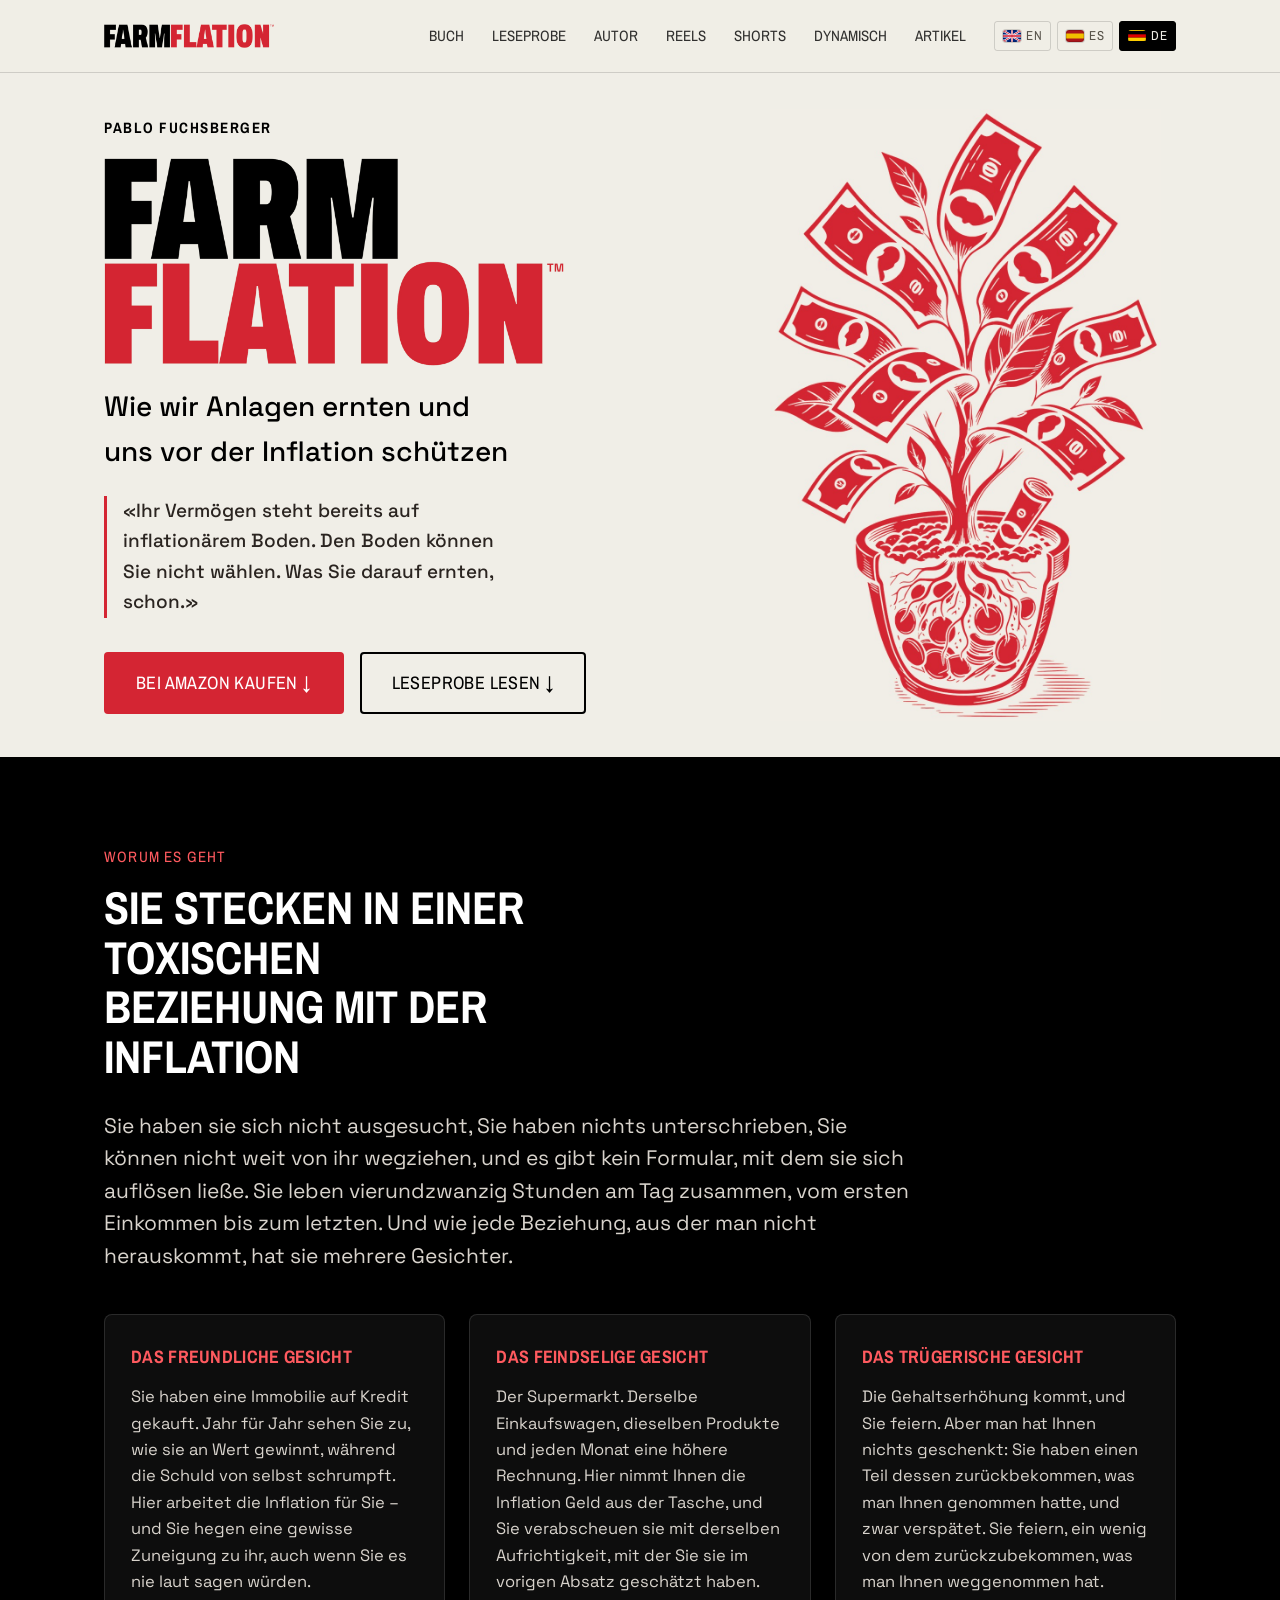
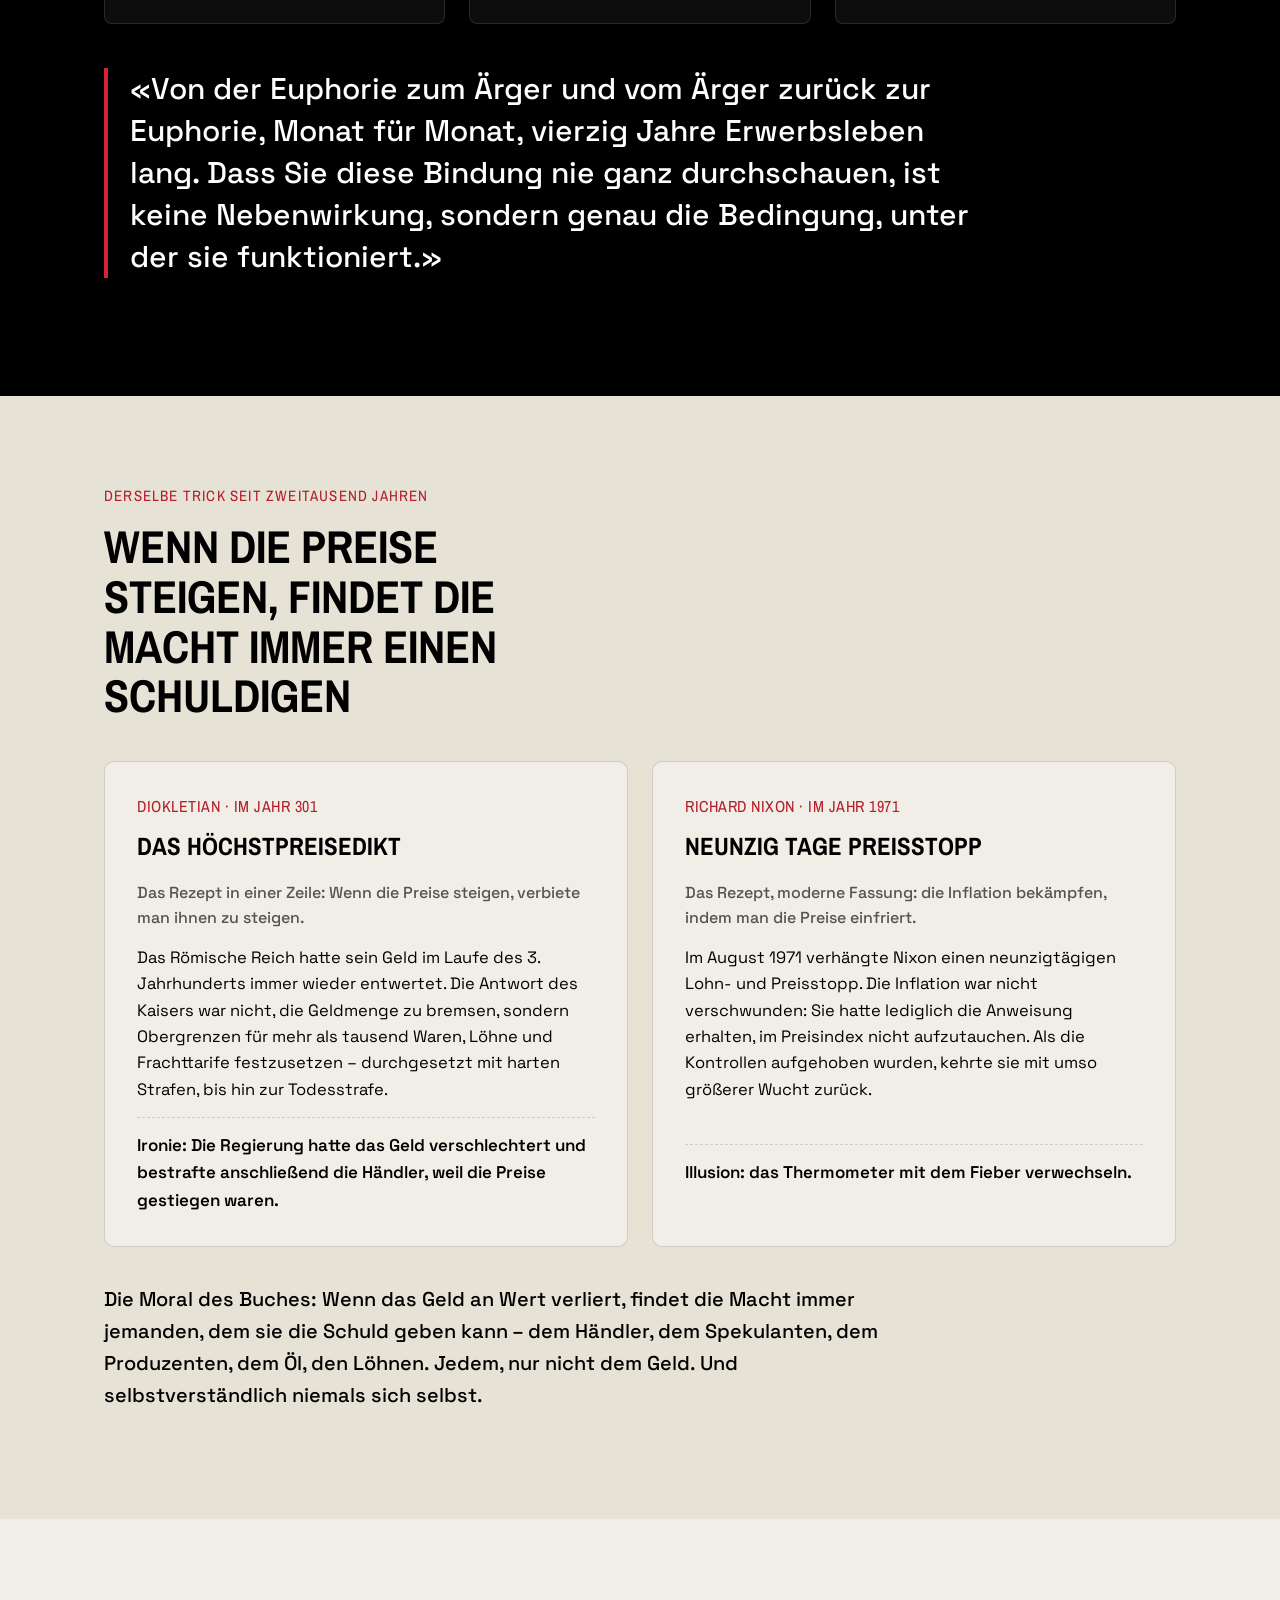
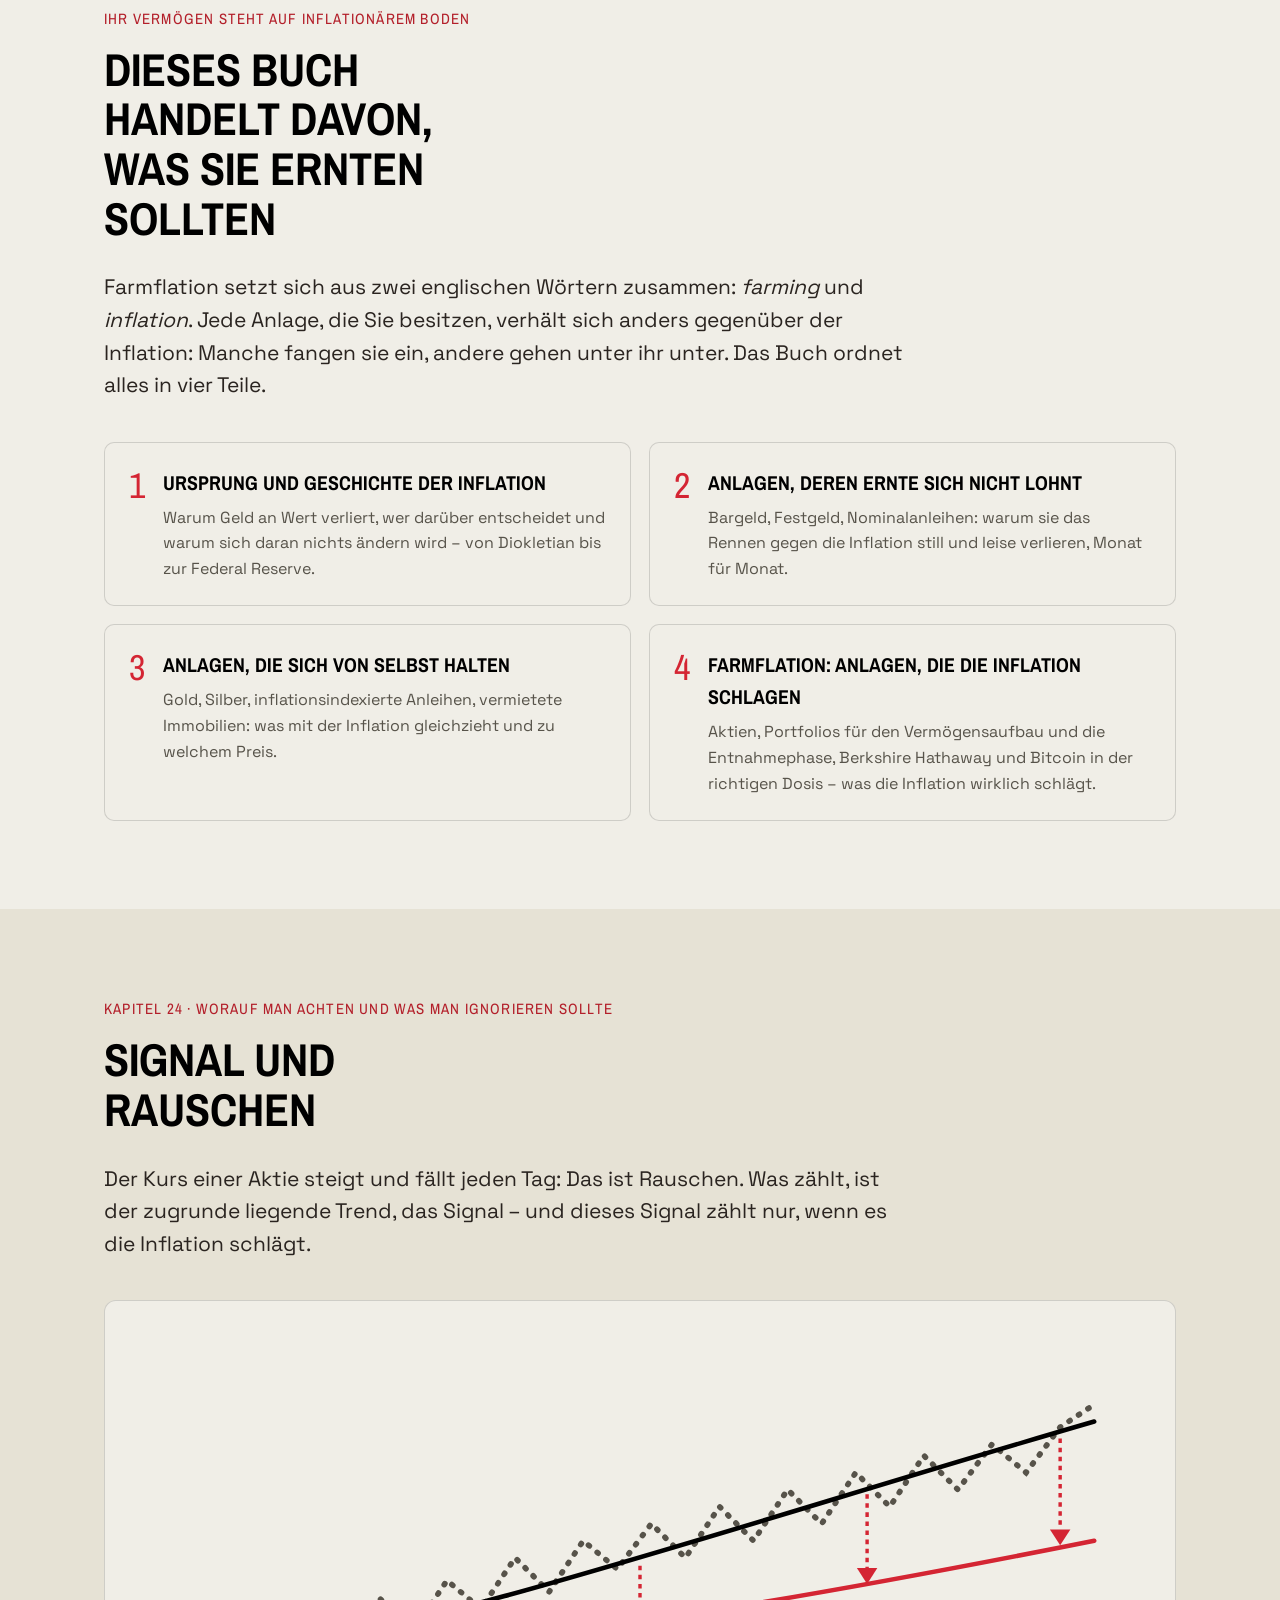
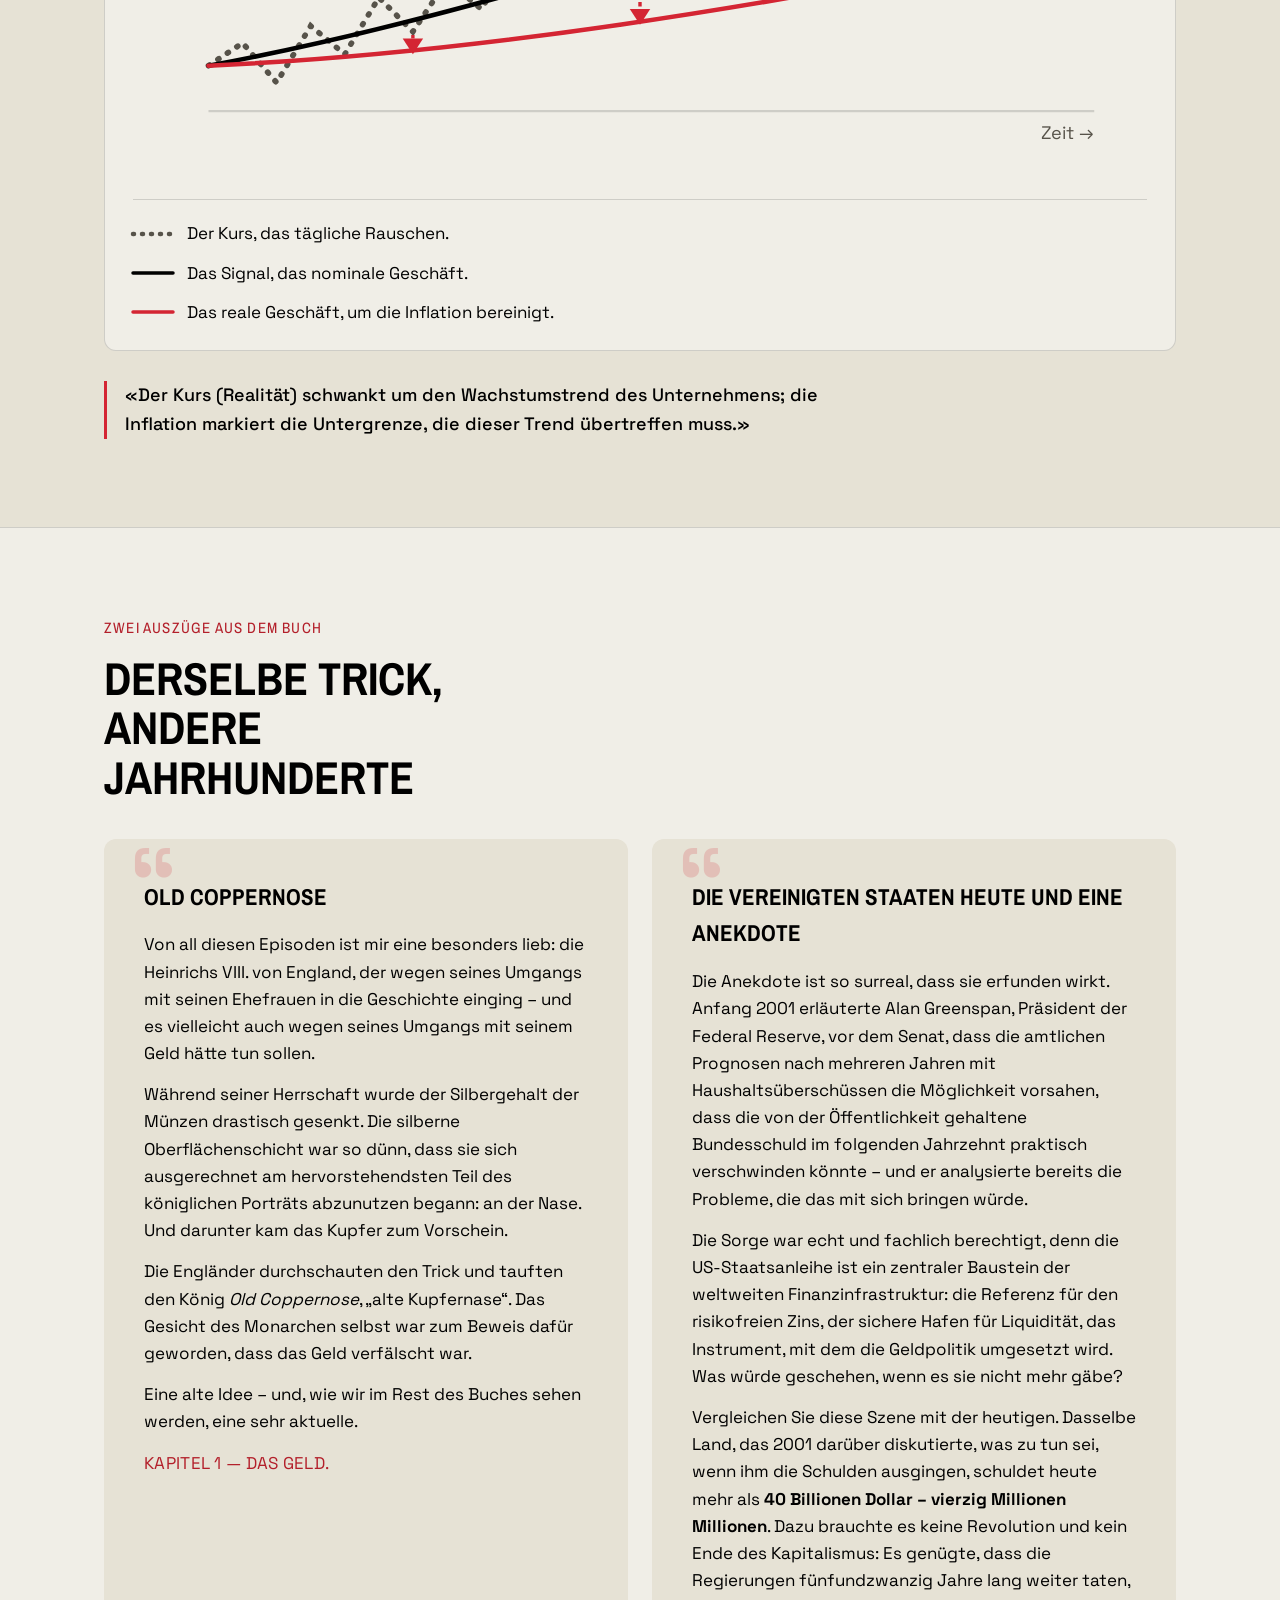
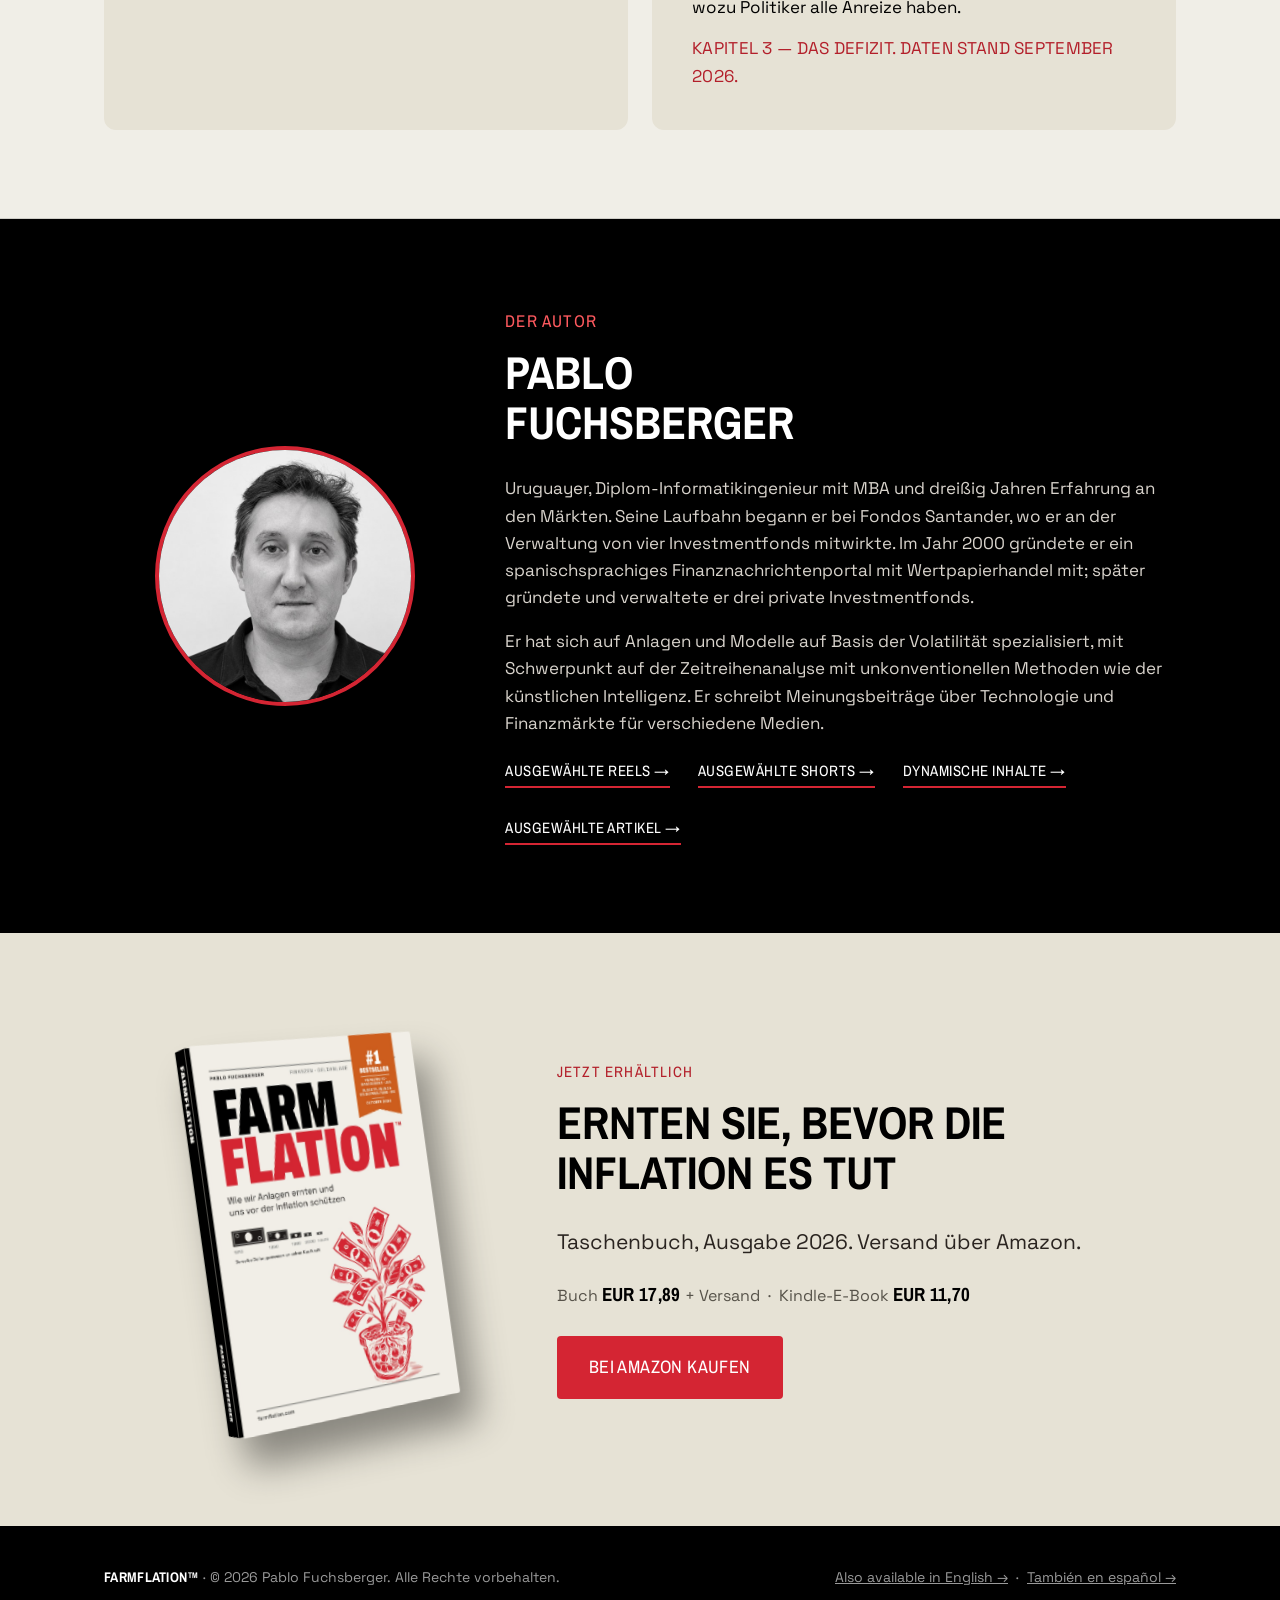
==== de/index.html @ 2e129120 "Aleman: agregar precios en EUR del libro y del eBook Kindle Co-Authored-By: Claude Opus 5.5 <noreply" ====
<!DOCTYPE html>
<html lang="de">
<head>
<meta charset="UTF-8">
<title>farmflation - Pablo Fuchsberger</title>
<meta name="viewport" content="width=device-width, initial-scale=1">
<meta name="description" content="Farmflation, das Buch von Pablo Fuchsberger: warum die Inflation eine toxische Beziehung ist, aus der Sie nicht herauskommen, welche Anlagen verlieren, welche gleichziehen und welche wirklich gewinnen. Erhältlich bei Amazon.">
<meta name="author" content="Pablo Fuchsberger">
<link rel="canonical" href="https://farmflation.com/de/">
<link rel="alternate" hreflang="en" href="https://farmflation.com/">
<link rel="alternate" hreflang="es" href="https://farmflation.com/es/">
<link rel="alternate" hreflang="de" href="https://farmflation.com/de/">
<link rel="alternate" hreflang="x-default" href="https://farmflation.com/">

<!-- Open Graph / Facebook / Instagram -->
<meta property="og:type" content="book">
<meta property="og:site_name" content="Farmflation">
<meta property="og:title" content="farmflation - Pablo Fuchsberger">
<meta property="og:description" content="Sie führen eine Beziehung mit der Inflation, die Sie sich nie ausgesucht haben und nicht beenden können. Dieses Buch erklärt, welche Anlagen verlieren, welche gleichziehen und welche gewinnen. Von Pablo Fuchsberger.">
<meta property="og:url" content="https://farmflation.com/de/">
<meta property="og:image" content="https://farmflation.com/assets/img/og-image.jpg">
<meta property="og:image:width" content="1200">
<meta property="og:image:height" content="630">
<meta property="og:locale" content="de_DE">

<!-- Twitter -->
<meta name="twitter:card" content="summary_large_image">
<meta name="twitter:title" content="farmflation - Pablo Fuchsberger">
<meta name="twitter:description" content="Ihr Vermögen steht bereits auf inflationärem Boden. Den Boden können Sie nicht wählen. Was Sie darauf ernten, schon.">
<meta name="twitter:image" content="https://farmflation.com/assets/img/og-image.jpg">

<!-- Favicons -->
<link rel="icon" type="image/png" sizes="32x32" href="../assets/img/favicon-32.png">
<link rel="icon" type="image/png" sizes="192x192" href="../assets/img/favicon-192.png">
<link rel="apple-touch-icon" href="../assets/img/apple-touch-icon.png">
<link rel="manifest" href="../site.webmanifest">
<meta name="theme-color" content="#d42533">

<link rel="preconnect" href="https://fonts.googleapis.com">
<link rel="preconnect" href="https://fonts.gstatic.com" crossorigin>
<link href="https://fonts.googleapis.com/css2?family=Archivo+Narrow:wght@400;500;600;700&family=Space+Grotesk:wght@400;500;600;700&display=swap" rel="stylesheet">
<link rel="stylesheet" href="../assets/css/style.css?v=42">

<script type="application/ld+json">
{
  "@context": "https://schema.org",
  "@type": "Book",
  "name": "Farmflation: Wie wir Anlagen ernten und uns vor der Inflation schützen",
  "author": {
    "@type": "Person",
    "name": "Pablo Fuchsberger"
  },
  "inLanguage": "de",
  "isbn": "9798167093102",
  "bookFormat": "https://schema.org/Paperback",
  "url": "https://farmflation.com/de/",
  "image": "https://farmflation.com/assets/img/book-cover-de.jpg",
  "offers": {
    "@type": "Offer",
    "priceCurrency": "EUR",
    "price": "17.89",
    "availability": "https://schema.org/InStock",
    "url": "https://www.amazon.de/s?k=Farmflation+Pablo+Fuchsberger&i=stripbooks"
  }
}
</script>
</head>
<body>

<header class="site-header">
  <div class="wrap">
    <div class="brand">
      <a href="index.html" class="logo"><img src="../assets/img/farmflation-wordmark-inline.png" alt="Farmflation™" width="1200" height="169"></a>
    </div>
    <nav class="main-nav">
      <a class="nav-link" href="#relacion">Buch</a>
      <a class="nav-link" href="#adelanto">Leseprobe</a>
      <a class="nav-link" href="#autor">Autor</a>
      <a class="nav-link" href="https://www.instagram.com/farmflation/reels/" target="_blank" rel="noopener">Reels</a>
      <a class="nav-link" href="https://www.youtube.com/@farmflation/shorts" target="_blank" rel="noopener">Shorts</a>
      <a class="nav-link" href="dynamisch.html">Dynamisch</a>
      <a class="nav-link" href="artikel.html">Artikel</a>
      <div class="lang-switch" aria-label="Sprache">
        <a href="../index.html"><span class="flag-icon flag-gb"></span>EN</a>
        <a href="../es/index.html"><span class="flag-icon flag-es"></span>ES</a>
        <span class="active"><span class="flag-icon flag-de"></span>DE</span>
      </div>
    </nav>
  </div>
</header>

<main id="top">

  <!-- HERO -->
  <section class="hero">
    <div class="wrap">
      <div class="hero-copy">
        <p class="eyebrow">Pablo Fuchsberger</p>
        <h1 class="wordmark"><img src="../assets/img/farmflation-wordmark.png" alt="Farmflation™" width="1600" height="726"></h1>
        <p class="hero-sub">Wie wir Anlagen ernten und<br>uns vor der Inflation schützen</p>
        <p class="hero-tagline">«Ihr Vermögen steht bereits auf inflationärem Boden. Den Boden können Sie nicht wählen. Was Sie darauf ernten, schon.»</p>
        <div class="hero-actions">
          <a href="#comprar" class="btn btn-on-red">Bei Amazon kaufen ↓</a>
          <a href="#adelanto" class="btn btn-outline">Leseprobe lesen ↓</a>
        </div>
      </div>
      <div class="hero-art">
        <img src="../assets/img/hero-money-tree.jpg" alt="Illustration eines Geldbaums, der aus einem Topf mit Münzen und Wurzeln wächst, das Symbol von Farmflation" width="900" height="1620" loading="eager">
      </div>
    </div>
  </section>

  <!-- TOXIC RELATIONSHIP -->
  <section class="toxic" id="relacion">
    <div class="wrap">
      <p class="section-label">Worum es geht</p>
      <h2 class="section-title">Sie stecken in einer toxischen Beziehung mit der Inflation</h2>
      <p class="lede" style="color:#d8d3cc;">Sie haben sie sich nicht ausgesucht, Sie haben nichts unterschrieben, Sie können nicht weit von ihr wegziehen, und es gibt kein Formular, mit dem sie sich auflösen ließe. Sie leben vierundzwanzig Stunden am Tag zusammen, vom ersten Einkommen bis zum letzten. Und wie jede Beziehung, aus der man nicht herauskommt, hat sie mehrere Gesichter.</p>

      <div class="toxic-grid">
        <div class="toxic-card">
          <p class="face">Das freundliche Gesicht</p>
          <p>Sie haben eine Immobilie auf Kredit gekauft. Jahr für Jahr sehen Sie zu, wie sie an Wert gewinnt, während die Schuld von selbst schrumpft. Hier arbeitet die Inflation für Sie – und Sie hegen eine gewisse Zuneigung zu ihr, auch wenn Sie es nie laut sagen würden.</p>
        </div>
        <div class="toxic-card">
          <p class="face">Das feindselige Gesicht</p>
          <p>Der Supermarkt. Derselbe Einkaufswagen, dieselben Produkte und jeden Monat eine höhere Rechnung. Hier nimmt Ihnen die Inflation Geld aus der Tasche, und Sie verabscheuen sie mit derselben Aufrichtigkeit, mit der Sie sie im vorigen Absatz geschätzt haben.</p>
        </div>
        <div class="toxic-card">
          <p class="face">Das trügerische Gesicht</p>
          <p>Die Gehaltserhöhung kommt, und Sie feiern. Aber man hat Ihnen nichts geschenkt: Sie haben einen Teil dessen zurückbekommen, was man Ihnen genommen hatte, und zwar verspätet. Sie feiern, ein wenig von dem zurückzubekommen, was man Ihnen weggenommen hat.</p>
        </div>
      </div>

      <p class="toxic-quote">«Von der Euphorie zum Ärger und vom Ärger zurück zur Euphorie, Monat für Monat, vierzig Jahre Erwerbsleben lang. Dass Sie diese Bindung nie ganz durchschauen, ist keine Nebenwirkung, sondern genau die Bedingung, unter der sie funktioniert.»</p>
    </div>
  </section>

  <!-- HISTORY: DIOCLETIAN / NIXON -->
  <section class="history">
    <div class="wrap">
      <p class="section-label">Derselbe Trick seit zweitausend Jahren</p>
      <h2 class="section-title">Wenn die Preise steigen, findet die Macht immer einen Schuldigen</h2>

      <div class="history-grid">
        <article class="history-card">
          <p class="year">Diokletian · im Jahr 301</p>
          <h3>Das Höchstpreisedikt</h3>
          <p class="recipe">Das Rezept in einer Zeile: Wenn die Preise steigen, verbiete man ihnen zu steigen.</p>
          <p class="body-text">Das Römische Reich hatte sein Geld im Laufe des 3. Jahrhunderts immer wieder entwertet. Die Antwort des Kaisers war nicht, die Geldmenge zu bremsen, sondern Obergrenzen für mehr als tausend Waren, Löhne und Frachttarife festzusetzen – durchgesetzt mit harten Strafen, bis hin zur Todesstrafe.</p>
          <p class="moraleja">Ironie: Die Regierung hatte das Geld verschlechtert und bestrafte anschließend die Händler, weil die Preise gestiegen waren.</p>
        </article>

        <article class="history-card">
          <p class="year">Richard Nixon · im Jahr 1971</p>
          <h3>Neunzig Tage Preisstopp</h3>
          <p class="recipe">Das Rezept, moderne Fassung: die Inflation bekämpfen, indem man die Preise einfriert.</p>
          <p class="body-text">Im August 1971 verhängte Nixon einen neunzigtägigen Lohn- und Preisstopp. Die Inflation war nicht verschwunden: Sie hatte lediglich die Anweisung erhalten, im Preisindex nicht aufzutauchen. Als die Kontrollen aufgehoben wurden, kehrte sie mit umso größerer Wucht zurück.<br><br></p>
          <p class="moraleja">Illusion: das Thermometer mit dem Fieber verwechseln.</p>
        </article>
      </div>

      <p class="history-footer">Die Moral des Buches: Wenn das Geld an Wert verliert, findet die Macht immer jemanden, dem sie die Schuld geben kann – dem Händler, dem Spekulanten, dem Produzenten, dem Öl, den Löhnen. Jedem, nur nicht dem Geld. Und selbstverständlich niemals sich selbst.</p>
    </div>
  </section>

  <!-- WHAT YOU'LL FIND -->
  <section class="roadmap">
    <div class="wrap">
      <p class="section-label">Ihr Vermögen steht auf inflationärem Boden</p>
      <h2 class="section-title">Dieses Buch handelt davon, was Sie ernten sollten</h2>
      <p class="lede">Farmflation setzt sich aus zwei englischen Wörtern zusammen: <em>farming</em> und <em>inflation</em>. Jede Anlage, die Sie besitzen, verhält sich anders gegenüber der Inflation: Manche fangen sie ein, andere gehen unter ihr unter. Das Buch ordnet alles in vier Teile.</p>

      <div class="roadmap-list">
        <div class="roadmap-item">
          <span class="roadmap-num">1</span>
          <div>
            <h3>Ursprung und Geschichte der Inflation</h3>
            <p>Warum Geld an Wert verliert, wer darüber entscheidet und warum sich daran nichts ändern wird – von Diokletian bis zur Federal Reserve.</p>
          </div>
        </div>
        <div class="roadmap-item">
          <span class="roadmap-num">2</span>
          <div>
            <h3>Anlagen, deren Ernte sich nicht lohnt</h3>
            <p>Bargeld, Festgeld, Nominalanleihen: warum sie das Rennen gegen die Inflation still und leise verlieren, Monat für Monat.</p>
          </div>
        </div>
        <div class="roadmap-item">
          <span class="roadmap-num">3</span>
          <div>
            <h3>Anlagen, die sich von selbst halten</h3>
            <p>Gold, Silber, inflationsindexierte Anleihen, vermietete Immobilien: was mit der Inflation gleichzieht und zu welchem Preis.</p>
          </div>
        </div>
        <div class="roadmap-item">
          <span class="roadmap-num">4</span>
          <div>
            <h3>Farmflation: Anlagen, die die Inflation schlagen</h3>
            <p>Aktien, Portfolios für den Vermögensaufbau und die Entnahmephase, Berkshire Hathaway und Bitcoin in der richtigen Dosis – was die Inflation wirklich schlägt.</p>
          </div>
        </div>
      </div>
    </div>
  </section>

  <!-- SIGNAL AND NOISE -->
  <section class="signal">
    <div class="wrap">
      <p class="section-label">Kapitel 24 · Worauf man achten und was man ignorieren sollte</p>
      <h2 class="section-title">Signal und Rauschen</h2>
      <p class="lede">Der Kurs einer Aktie steigt und fällt jeden Tag: Das ist Rauschen. Was zählt, ist der zugrunde liegende Trend, das Signal – und dieses Signal zählt nur, wenn es die Inflation schlägt.</p>

      <div class="signal-chart">
        <svg class="chart-main" viewBox="0 0 900 400" xmlns="http://www.w3.org/2000/svg" role="img" aria-labelledby="signalTitle signalDesc">
          <title id="signalTitle">Diagramm Signal und Rauschen</title>
          <desc id="signalDesc">Eine dicke gepunktete Linie steht für das Rauschen des täglichen Kurses. Eine glatte schwarze Linie steht für das Signal: das nominale Geschäft. Eine rote Linie, die mit der Zeit immer weiter zurückbleibt, steht für dasselbe Geschäft in realen Werten, um die Inflation bereinigt; Pfeile zeigen, wie viel die Inflation im Lauf der Zeit wegnimmt.</desc>

          <!-- time axis -->
          <line x1="70" y1="340" x2="850" y2="340" stroke="var(--line)" stroke-width="2"></line>
          <text x="850" y="365" text-anchor="end" font-family="'Space Grotesk', sans-serif" font-size="16" fill="var(--gray)">Zeit →</text>

          <!-- price: the daily noise -->
          <polyline points="70,300 100,280 130,315 160,265 190,290 220,240 250,270 280,225 310,250 340,205 370,235 400,190 430,215 460,175 490,205 520,160 550,190 580,145 610,175 640,130 670,160 700,115 730,145 760,105 790,130 820,90 850,70"
            fill="none" stroke="var(--gray)" stroke-width="5" stroke-dasharray="1 9" stroke-linecap="round"></polyline>

          <!-- signal: the nominal business -->
          <path d="M70,300 C300,258 550,172 850,85" fill="none" stroke="var(--ink)" stroke-width="4" stroke-linecap="round"></path>

          <!-- the real business, discounted for inflation -->
          <path d="M70,300 C300,290 550,250 850,190" fill="none" stroke="var(--red)" stroke-width="4" stroke-linecap="round"></path>

          <!-- arrows: what inflation takes away from the nominal business -->
          <line x1="250" y1="273" x2="250" y2="276" stroke="var(--red)" stroke-width="3" stroke-dasharray="4 4"></line>
          <polygon points="241,276 259,276 250,290" fill="var(--red)"></polygon>

          <line x1="450" y1="212" x2="450" y2="250" stroke="var(--red)" stroke-width="3" stroke-dasharray="4 4"></line>
          <polygon points="441,250 459,250 450,264" fill="var(--red)"></polygon>

          <line x1="650" y1="149" x2="650" y2="214" stroke="var(--red)" stroke-width="3" stroke-dasharray="4 4"></line>
          <polygon points="641,214 659,214 650,228" fill="var(--red)"></polygon>

          <line x1="820" y1="100" x2="820" y2="180" stroke="var(--red)" stroke-width="3" stroke-dasharray="4 4"></line>
          <polygon points="811,180 829,180 820,194" fill="var(--red)"></polygon>
        </svg>

        <div class="signal-legend">
          <div class="legend-item"><svg class="legend-icon" viewBox="0 0 40 10"><line x1="0" y1="5" x2="40" y2="5" stroke="var(--gray)" stroke-width="4.5" stroke-dasharray="1 8" stroke-linecap="round"></line></svg> Der Kurs, das tägliche Rauschen.</div>
          <div class="legend-item"><svg class="legend-icon" viewBox="0 0 40 10"><line x1="0" y1="5" x2="40" y2="5" stroke="var(--ink)" stroke-width="3.5" stroke-linecap="round"></line></svg> Das Signal, das nominale Geschäft.</div>
          <div class="legend-item"><svg class="legend-icon" viewBox="0 0 40 10"><line x1="0" y1="5" x2="40" y2="5" stroke="var(--red)" stroke-width="3.5" stroke-linecap="round"></line></svg> Das reale Geschäft, um die Inflation bereinigt.</div>
        </div>
      </div>

      <p class="signal-caption">«Der Kurs (Realität) schwankt um den Wachstumstrend des Unternehmens; die Inflation markiert die Untergrenze, die dieser Trend übertreffen muss.»</p>
    </div>
  </section>

  <!-- PREVIEW -->
  <section class="excerpt" id="adelanto">
    <div class="wrap">
      <p class="section-label">Zwei Auszüge aus dem Buch</p>
      <h2 class="section-title">Derselbe Trick, andere Jahrhunderte</h2>

      <div class="excerpt-grid">
      <div class="excerpt-box">
        <h3>Old Coppernose</h3>
        <p>Von all diesen Episoden ist mir eine besonders lieb: die Heinrichs VIII. von England, der wegen seines Umgangs mit seinen Ehefrauen in die Geschichte einging – und es vielleicht auch wegen seines Umgangs mit seinem Geld hätte tun sollen.</p>
        <p>Während seiner Herrschaft wurde der Silbergehalt der Münzen drastisch gesenkt. Die silberne Oberflächenschicht war so dünn, dass sie sich ausgerechnet am hervorstehendsten Teil des königlichen Porträts abzunutzen begann: an der Nase. Und darunter kam das Kupfer zum Vorschein.</p>
        <p>Die Engländer durchschauten den Trick und tauften den König <em>Old Coppernose</em>, „alte Kupfernase“. Das Gesicht des Monarchen selbst war zum Beweis dafür geworden, dass das Geld verfälscht war.</p>
        <p>Eine alte Idee – und, wie wir im Rest des Buches sehen werden, eine sehr aktuelle.</p>
        <p class="excerpt-more">Kapitel 1 — Das Geld.</p>
      </div>

      <div class="excerpt-box">
        <h3>Die Vereinigten Staaten heute und eine Anekdote</h3>
        <p>Die Anekdote ist so surreal, dass sie erfunden wirkt. Anfang 2001 erläuterte Alan Greenspan, Präsident der Federal Reserve, vor dem Senat, dass die amtlichen Prognosen nach mehreren Jahren mit Haushaltsüberschüssen die Möglichkeit vorsahen, dass die von der Öffentlichkeit gehaltene Bundesschuld im folgenden Jahrzehnt praktisch verschwinden könnte – und er analysierte bereits die Probleme, die das mit sich bringen würde.</p>
        <p>Die Sorge war echt und fachlich berechtigt, denn die US-Staatsanleihe ist ein zentraler Baustein der weltweiten Finanzinfrastruktur: die Referenz für den risikofreien Zins, der sichere Hafen für Liquidität, das Instrument, mit dem die Geldpolitik umgesetzt wird. Was würde geschehen, wenn es sie nicht mehr gäbe?</p>
        <p>Vergleichen Sie diese Szene mit der heutigen. Dasselbe Land, das 2001 darüber diskutierte, was zu tun sei, wenn ihm die Schulden ausgingen, schuldet heute mehr als <strong>40 Billionen Dollar – vierzig Millionen Millionen</strong>. Dazu brauchte es keine Revolution und kein Ende des Kapitalismus: Es genügte, dass die Regierungen fünfundzwanzig Jahre lang weiter taten, wozu Politiker alle Anreize haben.</p>
        <p class="excerpt-more">Kapitel 3 — Das Defizit. Daten Stand September 2026.</p>
      </div>
      </div>
    </div>
  </section>

  <!-- AUTHOR -->
  <section class="author" id="autor">
    <div class="wrap">
      <img class="author-badge" src="../assets/img/autor.jpg" alt="Pablo Fuchsberger, Autor von Farmflation">
      <div>
        <p class="section-label">Der Autor</p>
        <h2 class="section-title">Pablo Fuchsberger</h2>
        <p>Uruguayer, Diplom-Informatikingenieur mit MBA und dreißig Jahren Erfahrung an den Märkten. Seine Laufbahn begann er bei Fondos Santander, wo er an der Verwaltung von vier Investmentfonds mitwirkte. Im Jahr 2000 gründete er ein spanischsprachiges Finanznachrichtenportal mit Wertpapierhandel mit; später gründete und verwaltete er drei private Investmentfonds.</p>
        <p>Er hat sich auf Anlagen und Modelle auf Basis der Volatilität spezialisiert, mit Schwerpunkt auf der Zeitreihenanalyse mit unkonventionellen Methoden wie der künstlichen Intelligenz. Er schreibt Meinungsbeiträge über Technologie und Finanzmärkte für verschiedene Medien.</p>
        <div class="author-links">
          <a href="https://www.instagram.com/farmflation/reels/" target="_blank" rel="noopener" class="author-articles-link">Ausgewählte Reels →</a>
          <a href="https://www.youtube.com/@farmflation/shorts" target="_blank" rel="noopener" class="author-articles-link">Ausgewählte Shorts →</a>
          <a href="dynamisch.html" class="author-articles-link">Dynamische Inhalte →</a>
          <a href="artikel.html" class="author-articles-link">Ausgewählte Artikel →</a>
        </div>
      </div>
    </div>
  </section>

  <!-- FINAL CTA -->
  <section class="final-cta" id="comprar">
    <div class="wrap">
      <div>
        <div class="book-3d" role="img" aria-label="Cover des Buches Farmflation von Pablo Fuchsberger">
          <div class="book-3d-inner">
            <div class="book-3d-face book-3d-spine" style="background-image:url('../assets/img/book-cover-de-spine.jpg')"></div>
            <div class="book-3d-face book-3d-cover" style="background-image:url('../assets/img/book-cover-de.jpg')"></div>
          </div>
        </div>
      </div>
      <div>
        <p class="section-label">Jetzt erhältlich</p>
        <h2 class="section-title">Ernten Sie, bevor die Inflation es tut</h2>
        <p class="lede">Taschenbuch, Ausgabe 2026. Versand über Amazon.</p>
        <p class="price-tag">Buch <strong>EUR 17,89</strong> + Versand &nbsp;·&nbsp; Kindle-E-Book <strong>EUR 11,70</strong></p>
        <div class="hero-actions">
          <a id="amazon-btn" href="https://www.amazon.de/s?k=Farmflation+Pablo+Fuchsberger&i=stripbooks" target="_blank" rel="noopener" class="btn btn-on-red">Bei Amazon kaufen</a>
        </div>
      </div>
    </div>
  </section>

</main>

<footer class="site-footer">
  <div class="wrap">
    <span><strong>Farmflation™</strong> · © 2026 Pablo Fuchsberger. Alle Rechte vorbehalten.</span>
    <span><a href="../index.html" style="color:inherit;">Also available in English →</a> &nbsp;·&nbsp; <a href="../es/index.html" style="color:inherit;">También en español →</a></span>
  </div>
</footer>

</body>
</html>
---- assets/css/style.css ----
/* FARMFLATION — landing page
   Paleta tomada de la tapa nueva del libro (KDP) y del arte del
   árbol de dinero en rojo sobre fondo cremita. Tipografía: Space
   Grotesk para el texto corrido, Archivo Narrow (bold) para todo
   lo que es "tapa"/titulares. */

:root {
  --red: #d42533;
  --red-dark: #b31f2a;
  --red-darker: #8f1821;
  --ink: #000000;
  --paper: #f0eee7;
  --paper-dim: #e6e2d5;
  --cream: #f0eee7;
  --line: rgba(0, 0, 0, 0.14);
  --gray: #57534a;
  --shadow: 0 20px 45px rgba(0, 0, 0, 0.12);
  --serif: "Space Grotesk", -apple-system, "Segoe UI", sans-serif;
  --display: "Archivo Narrow", "Arial Narrow", sans-serif;
  --maxw: 1120px;
}

* { box-sizing: border-box; }

html { scroll-behavior: smooth; }

body {
  margin: 0;
  font-family: var(--serif);
  color: var(--ink);
  background: var(--paper);
  line-height: 1.6;
  -webkit-font-smoothing: antialiased;
}

h1, h2, h3, h4 {
  font-family: var(--display);
  font-weight: 700;
  text-transform: uppercase;
  margin: 0;
}

img { max-width: 100%; display: block; }

a { color: inherit; }

.wrap {
  max-width: var(--maxw);
  margin: 0 auto;
  padding: 0 24px;
}

/* ---------- Botones ---------- */
.btn {
  display: inline-flex;
  align-items: center;
  gap: 10px;
  font-family: var(--display);
  font-weight: 400;
  text-transform: uppercase;
  font-size: 18px;
  padding: 15px 30px;
  border-radius: 4px;
  text-decoration: none;
  border: 2px solid transparent;
  cursor: pointer;
  transition: transform 0.15s ease, box-shadow 0.15s ease, background 0.15s ease;
  letter-spacing: 0.4px;
}
.btn:hover { transform: translateY(-2px); }
.btn-primary {
  background: var(--ink);
  color: var(--cream);
}
.btn-primary:hover { background: #000; box-shadow: var(--shadow); }
.btn-on-red {
  background: var(--red);
  color: #fff;
}
.btn-on-red:hover { background: var(--red-dark); box-shadow: 0 15px 30px rgba(0,0,0,0.25); }
.btn-outline {
  background: transparent;
  border-color: var(--ink);
  color: var(--ink);
}
.btn-outline:hover { background: var(--ink); color: var(--cream); }
.btn small { display: block; font-weight: 500; font-size: 12px; opacity: 0.75; }

.price-tag {
  font-family: var(--serif);
  font-size: 16px;
  color: var(--gray);
  margin-top: 10px;
}
.price-tag strong { font-family: var(--display); color: var(--ink); font-size: 19px; letter-spacing: 0.3px; }

/* ---------- Header ---------- */
.site-header {
  position: sticky;
  top: 0;
  z-index: 50;
  background: rgba(240, 238, 231, 0.92);
  backdrop-filter: saturate(160%) blur(8px);
  border-bottom: 1px solid var(--line);
}
.site-header .wrap {
  display: flex;
  align-items: center;
  justify-content: space-between;
  height: 72px;
}
.logo {
  display: flex;
  align-items: center;
}
.logo img {
  display: block;
  height: 24px;
  width: auto;
}
.brand {
  display: flex;
  align-items: center;
  gap: 10px;
}
nav.main-nav {
  display: flex;
  align-items: center;
  gap: 28px;
}
nav.main-nav a.nav-link {
  font-family: var(--display);
  text-transform: uppercase;
  font-size: 15px;
  font-weight: 400;
  text-decoration: none;
  color: var(--ink);
  opacity: 0.8;
  display: inline;
}
nav.main-nav a.nav-link:hover { opacity: 1; }
@media (max-width: 639px) {
  .site-header .wrap {
    flex-wrap: wrap;
    height: auto;
    padding: 14px 0;
    row-gap: 10px;
  }
  nav.main-nav {
    width: 100%;
    flex-wrap: wrap;
    justify-content: center;
    gap: 10px 16px;
  }
  nav.main-nav a.nav-link { font-size: 13px; }
}
.lang-switch {
  display: flex;
  gap: 6px;
  font-family: var(--display);
  font-size: 13px;
  font-weight: 400;
  letter-spacing: 0.5px;
}
.lang-switch span,
.lang-switch a {
  display: inline-flex;
  align-items: center;
  padding: 4px 8px;
  border-radius: 3px;
  color: var(--gray);
  border: 1px solid var(--line);
  cursor: default;
  text-decoration: none;
}
.lang-switch a {
  cursor: pointer;
}
.lang-switch a:hover {
  border-color: var(--ink);
  color: var(--ink);
}
.lang-switch span.active {
  background: var(--ink);
  color: var(--cream);
  border-color: var(--ink);
}
.flag-icon {
  display: inline-block;
  width: 16px;
  height: 12px;
  border-radius: 2px;
  background-size: cover;
  background-position: center;
  margin-right: 5px;
  box-shadow: 0 0 0 1px rgba(0,0,0,0.15);
  flex-shrink: 0;
}
.flag-gb {
  background-image: url("data:image/svg+xml,%3Csvg xmlns='http://www.w3.org/2000/svg' viewBox='0 0 60 36'%3E%3Crect width='60' height='36' fill='%2300247d'/%3E%3Cpath d='M0,0 L60,36 M60,0 L0,36' stroke='%23fff' stroke-width='7'/%3E%3Cpath d='M0,0 L60,36 M60,0 L0,36' stroke='%23cf142b' stroke-width='3'/%3E%3Cpath d='M30,0 V36 M0,18 H60' stroke='%23fff' stroke-width='10'/%3E%3Cpath d='M30,0 V36 M0,18 H60' stroke='%23cf142b' stroke-width='6'/%3E%3C/svg%3E");
}
.flag-es {
  background-image: url("data:image/svg+xml,%3Csvg xmlns='http://www.w3.org/2000/svg' viewBox='0 0 60 36'%3E%3Crect width='60' height='36' fill='%23AA151B'/%3E%3Crect y='9' width='60' height='18' fill='%23F1BF00'/%3E%3C/svg%3E");
}
.flag-de {
  background-image: url("data:image/svg+xml,%3Csvg xmlns='http://www.w3.org/2000/svg' viewBox='0 0 60 36'%3E%3Crect width='60' height='12' fill='%23000'/%3E%3Crect y='12' width='60' height='12' fill='%23DD0000'/%3E%3Crect y='24' width='60' height='12' fill='%23FFCE00'/%3E%3C/svg%3E");
}

/* ---------- Hero ---------- */
.hero {
  position: relative;
  background: var(--paper);
  color: var(--ink);
  overflow: hidden;
  isolation: isolate;
  padding: 0;
}
.hero .wrap {
  position: relative;
  z-index: 1;
  display: grid;
  grid-template-columns: 1fr;
  gap: 20px;
  padding-top: 48px;
  padding-bottom: 40px;
  align-items: center;
}
@media (min-width: 900px) {
  .hero .wrap {
    grid-template-columns: 1.2fr 0.8fr;
    padding-top: 36px;
    padding-bottom: 36px;
    align-items: center;
  }
}
.eyebrow {
  font-family: var(--display);
  font-weight: 700;
  font-size: 15px;
  letter-spacing: 1.5px;
  text-transform: uppercase;
  color: var(--ink);
  margin: 0 0 18px;
}
.hero h1 {
  margin: 0 0 18px;
}
.hero h1.wordmark img {
  display: block;
  width: 100%;
  max-width: 460px;
  height: auto;
}
.hero-sub {
  font-family: var(--serif);
  font-size: clamp(21px, 2.8vw, 28px);
  font-weight: 500;
  max-width: 32ch;
  margin: 0 0 22px;
  color: var(--ink);
}
.hero-tagline {
  font-family: var(--serif);
  font-weight: 500;
  font-size: 19px;
  max-width: 34ch;
  margin: 0 0 34px;
  color: #2a2420;
  border-left: 3px solid var(--red);
  padding-left: 16px;
}
.hero-actions { display: flex; flex-wrap: wrap; gap: 16px; align-items: center; }
.hero-art {
  display: flex;
  align-items: flex-end;
  justify-content: center;
}
.hero-art img {
  max-width: 288px;
  width: 72%;
  max-height: 52vh;
  object-fit: contain;
}
@media (min-width: 900px) {
  .hero-art img { max-width: 408px; width: 100%; max-height: 68vh; }
}

/* ---------- Secciones generales ---------- */
section { padding: 88px 0; }
.section-tight { padding: 64px 0; }
.section-label {
  font-family: var(--display);
  font-size: 15px;
  font-weight: 400;
  letter-spacing: 1.2px;
  text-transform: uppercase;
  color: var(--red-dark);
  margin: 0 0 14px;
}
h2.section-title {
  font-size: clamp(30px, 4.5vw, 46px);
  line-height: 1.08;
  margin: 0 0 28px;
  max-width: 20ch;
}
.lede {
  font-family: var(--serif);
  font-size: 21px;
  line-height: 1.55;
  max-width: 62ch;
  color: #2a2420;
}

/* ---------- Relación tóxica ---------- */
.toxic { background: var(--ink); color: var(--paper); }
.toxic .section-label { color: #ff5a5f; }
.toxic h2.section-title { color: #fff; }
.toxic-grid {
  display: grid;
  gap: 24px;
  margin-top: 42px;
}
@media (min-width: 780px) {
  .toxic-grid { grid-template-columns: repeat(3, 1fr); }
}
.toxic-card {
  background: rgba(255,255,255,0.05);
  border: 1px solid rgba(255,255,255,0.12);
  border-radius: 8px;
  padding: 28px 26px;
}
.toxic-card .face {
  font-family: var(--display);
  font-weight: 700;
  text-transform: uppercase;
  letter-spacing: 0.3px;
  font-size: 18px;
  color: #ff5a5f;
  margin: 0 0 12px;
}
.toxic-card p { margin: 0; color: #d8d3cc; font-size: 16.5px; }
.toxic-quote {
  margin-top: 44px;
  font-family: var(--serif);
  font-size: clamp(22px, 3vw, 30px);
  font-weight: 500;
  line-height: 1.4;
  max-width: 46ch;
  color: #fff;
  border-left: 4px solid var(--red);
  padding-left: 22px;
}

/* ---------- Historia (Diocleciano / Nixon) ---------- */
.history { background: var(--paper-dim); }
.history-grid {
  display: grid;
  gap: 24px;
  margin-top: 40px;
}
@media (min-width: 780px) {
  .history-grid { grid-template-columns: repeat(2, 1fr); }
}
.history-card {
  background: var(--cream);
  border: 1px solid var(--line);
  border-radius: 10px;
  padding: 32px;
  position: relative;
}
.history-card .year {
  font-family: var(--display);
  font-weight: 400;
  font-size: 16px;
  color: var(--red-dark);
  letter-spacing: 0.5px;
  text-transform: uppercase;
  margin: 0 0 6px;
}
.history-card h3 {
  font-size: 25px;
  margin: 0 0 14px;
}
.history-card .recipe {
  font-family: var(--serif);
  font-weight: 500;
  color: var(--gray);
  margin: 0 0 14px;
  font-size: 16px;
}
.history-card p.body-text { font-size: 16.5px; margin: 0 0 14px; }
.history-card .moraleja {
  font-family: var(--serif);
  font-weight: 600;
  font-size: 17px;
  color: var(--ink);
  border-top: 1px dashed var(--line);
  padding-top: 14px;
  margin: 0;
}
.history-footer {
  margin-top: 36px;
  font-family: var(--serif);
  font-size: 20px;
  font-weight: 500;
  max-width: 60ch;
  color: var(--ink);
}

/* ---------- Qué vas a encontrar ---------- */
.roadmap { background: var(--paper); }
.roadmap-list {
  margin-top: 40px;
  display: grid;
  gap: 18px;
}
@media (min-width: 780px) {
  .roadmap-list { grid-template-columns: repeat(2, 1fr); }
}
.roadmap-item {
  display: flex;
  gap: 18px;
  padding: 24px;
  background: var(--cream);
  border: 1px solid var(--line);
  border-radius: 10px;
}
.roadmap-num {
  font-family: var(--display);
  font-size: 36px;
  color: var(--red);
  line-height: 1;
  flex-shrink: 0;
}
.roadmap-item h3 {
  font-size: 20px;
  margin: 0 0 6px;
}
.roadmap-item p { margin: 0; font-family: var(--serif); font-size: 16px; color: var(--gray); }

/* ---------- Señal y ruido (gráfico) ---------- */
.signal { background: var(--paper-dim); }
.signal-chart {
  margin-top: 40px;
  background: var(--cream);
  border: 1px solid var(--line);
  border-radius: 12px;
  padding: 24px 24px 8px;
}
.signal-chart svg.chart-main { width: 100%; height: auto; display: block; }
.signal-legend {
  display: flex;
  flex-direction: column;
  gap: 12px;
  margin: 20px 4px 16px;
  padding-top: 20px;
  border-top: 1px solid var(--line);
  font-family: var(--serif);
  font-size: 17px;
  color: var(--ink);
}
.signal-legend .legend-item { display: flex; align-items: center; gap: 14px; }
.signal-legend .legend-icon { width: 40px; height: 10px; flex-shrink: 0; display: block; overflow: visible; }
.signal-caption {
  font-family: var(--serif);
  font-weight: 500;
  font-size: 18px;
  max-width: 60ch;
  margin: 30px 0 0;
  color: var(--ink);
  border-left: 3px solid var(--red);
  padding-left: 18px;
}

/* ---------- Adelanto / excerpt ---------- */
.excerpt {
  background: var(--cream);
  border-top: 1px solid var(--line);
  border-bottom: 1px solid var(--line);
}
.excerpt-box {
  margin-top: 36px;
  background: var(--paper-dim);
  border-radius: 12px;
  padding: 40px;
  position: relative;
}
.excerpt-box::before {
  content: "\201C";
  position: absolute;
  top: -6px;
  left: 24px;
  font-family: var(--serif);
  font-size: 120px;
  color: var(--red);
  opacity: 0.18;
  line-height: 1;
}
.excerpt-box h3 {
  font-size: 23px;
  margin: 0 0 16px;
  position: relative;
}
.excerpt-box p { font-family: var(--serif); font-size: 17px; margin: 0 0 14px; position: relative; }
.excerpt-box p:last-of-type { margin-bottom: 0; }
.excerpt-more {
  margin-top: 22px;
  font-family: var(--display);
  text-transform: uppercase;
  font-size: 14px;
  letter-spacing: 0.3px;
  color: var(--red-dark);
}
.excerpt-grid {
  display: grid;
  gap: 24px;
  margin-top: 36px;
}
@media (min-width: 860px) {
  .excerpt-grid { grid-template-columns: repeat(2, 1fr); }
}
.excerpt-grid .excerpt-box { margin-top: 0; }

/* ---------- Autor ---------- */
.author { background: var(--ink); color: var(--paper); }
.author .wrap {
  display: grid;
  gap: 40px;
  align-items: center;
}
@media (min-width: 860px) {
  .author .wrap { grid-template-columns: 0.7fr 1.3fr; }
}
.author-badge {
  width: 100%;
  aspect-ratio: 1;
  max-width: 260px;
  border-radius: 50%;
  border: 4px solid var(--red);
  object-fit: cover;
  display: block;
  margin: 0 auto;
}
.author h2.section-title { color: #fff; }
.author .section-label { color: #ff5a5f; }
.author p { color: #d8d3cc; font-size: 17px; }
.author p strong { color: #fff; }
.author-links {
  display: flex;
  flex-wrap: wrap;
  gap: 28px;
  margin-top: 22px;
}
.author-articles-link {
  display: inline-block;
  font-family: var(--display);
  text-transform: uppercase;
  font-size: 15px;
  letter-spacing: 0.5px;
  color: #fff;
  text-decoration: none;
  border-bottom: 2px solid var(--red);
  padding-bottom: 3px;
}
.author-articles-link:hover { border-color: #fff; }

/* ---------- CTA final ---------- */
.final-cta {
  background: var(--paper-dim);
  color: var(--ink);
  position: relative;
  overflow: hidden;
}
.final-cta .wrap {
  display: grid;
  gap: 40px;
  align-items: center;
}
@media (min-width: 860px) {
  .final-cta .wrap { grid-template-columns: 0.8fr 1.2fr; }
}
.book-3d {
  width: 100%;
  max-width: 280px;
  margin: 0 auto;
  padding: 20px 0 20px 30px;
  perspective: 1400px;
  transform: rotate(-8deg);
  filter: drop-shadow(14px 30px 18px rgba(0,0,0,0.4));
}
.book-3d-inner {
  position: relative;
  width: 100%;
  aspect-ratio: 900 / 1357;
  background: #000;
  transform-style: preserve-3d;
  transform: rotateY(28deg);
}
.book-3d-face {
  position: absolute;
  top: 0;
  height: 100%;
  background-size: cover;
  background-position: center;
}
.book-3d-cover {
  left: 0;
  width: 100%;
  transform: translateZ(11.5px);
  border-radius: 1px 3px 3px 1px;
}
.book-3d-spine {
  left: -23px;
  width: 23px;
  transform-origin: right center;
  transform: rotateY(-90deg);
}
.final-cta h2.section-title { color: var(--ink); max-width: none; }
.final-cta .section-label { color: var(--red-dark); }
.final-cta p.lede { color: #2a2420; }
.final-cta .price-tag { color: var(--gray); }
.final-cta .price-tag strong { color: var(--ink); }
.final-cta .hero-actions { margin-top: 26px; }

/* ---------- Footer ---------- */
footer.site-footer {
  background: var(--ink);
  color: rgba(255,255,255,0.6);
  padding: 40px 0;
  font-family: var(--serif);
  font-size: 14px;
}
footer.site-footer .wrap {
  display: flex;
  flex-wrap: wrap;
  gap: 12px;
  justify-content: space-between;
  align-items: center;
}
footer.site-footer strong {
  font-family: var(--display);
  text-transform: uppercase;
  font-weight: 700;
  letter-spacing: 0.3px;
  color: #fff;
}
.visually-hidden {
  position: absolute;
  width: 1px; height: 1px;
  overflow: hidden;
  clip: rect(0 0 0 0);
  white-space: nowrap;
}

/* ---------- Página de artículos ---------- */
.page-header {
  background: var(--ink);
  color: var(--cream);
  padding: 64px 0 48px;
}
.page-header .section-label { color: #ff5a5f; }
.page-header h1.section-title {
  font-family: var(--display);
  font-weight: 700;
  text-transform: uppercase;
  font-size: clamp(32px, 5vw, 50px);
  line-height: 1.05;
  margin: 0 0 16px;
  color: #fff;
}
.page-header p { color: #d8d3cc; font-size: 17px; max-width: 62ch; margin: 0; }

.articles-list {
  background: var(--paper);
  padding: 56px 0 96px;
}
.article-item {
  display: flex;
  align-items: center;
  gap: 20px;
  padding: 26px 0;
  border-bottom: 1px solid var(--line);
  text-decoration: none;
  color: var(--ink);
  position: relative;
}
.article-item:first-child { padding-top: 0; }
.article-item-stretched-link {
  position: absolute;
  inset: 0;
  z-index: 1;
}
.article-pub a {
  position: relative;
  z-index: 2;
  color: inherit;
  text-decoration: underline;
}
.article-pub a:hover { color: var(--red-dark); }
.article-icon {
  flex-shrink: 0;
  width: 46px;
  height: 56px;
  border: 2px solid var(--red);
  border-radius: 4px;
  display: flex;
  align-items: center;
  justify-content: center;
  font-family: var(--display);
  font-size: 13px;
  color: var(--red-dark);
  letter-spacing: 0.5px;
}
.article-body { flex: 1; min-width: 0; }
.article-body h3 {
  font-size: 20px;
  margin: 0 0 6px;
  color: var(--ink);
}
.article-body p {
  font-family: var(--serif);
  font-size: 15.5px;
  color: var(--gray);
  margin: 0;
}
.article-body p.article-pub {
  font-family: var(--display);
  text-transform: uppercase;
  font-size: 13px;
  letter-spacing: 0.3px;
  color: var(--gray);
}
.article-meta {
  flex-shrink: 0;
  font-family: var(--display);
  text-transform: uppercase;
  font-size: 13px;
  color: var(--red-dark);
  white-space: nowrap;
}
.article-item:hover .article-body h3 { text-decoration: underline; }

/* ---------- Página de prompts (Dinámico / Dynamic) ---------- */
.prompts-list {
  background: var(--paper);
  padding: 56px 0 96px;
}
.prompt-card {
  background: var(--cream);
  border: 1px solid var(--line);
  border-radius: 12px;
  padding: 32px;
}
.prompt-card + .prompt-card { margin-top: 24px; }
.prompt-card-head {
  display: flex;
  align-items: center;
  justify-content: space-between;
  gap: 16px;
  margin-bottom: 10px;
}
.prompt-label {
  font-family: var(--display);
  text-transform: uppercase;
  font-size: 14px;
  letter-spacing: 0.5px;
  color: var(--red-dark);
  margin: 0;
}
.prompt-card h3 {
  font-size: 23px;
  margin: 0 0 18px;
}
.prompt-text {
  font-family: var(--serif);
  font-size: 16.5px;
  line-height: 1.6;
  color: var(--ink);
}
.prompt-text p { margin: 0 0 14px; }
.prompt-text ol { margin: 0 0 14px; padding-left: 22px; }
.prompt-text li { margin-bottom: 10px; }
.prompt-text a { color: var(--red-dark); }
.copy-btn {
  flex-shrink: 0;
  font-family: var(--display);
  text-transform: uppercase;
  font-size: 13px;
  letter-spacing: 0.3px;
  background: var(--ink);
  color: var(--cream);
  border: none;
  border-radius: 4px;
  padding: 9px 16px;
  cursor: pointer;
  transition: background 0.15s ease;
}
.copy-btn:hover { background: #000; }
.copy-btn.copied { background: var(--red); }
.prompts-note {
  margin-top: 36px;
  font-family: var(--serif);
  font-size: 16px;
  color: var(--gray);
}
.prompts-note a { color: var(--red-dark); }
.prompt-example {
  margin-top: 20px;
  padding-top: 18px;
  border-top: 1px dashed var(--line);
  font-family: var(--serif);
  font-size: 15.5px;
}
.prompt-example-label {
  display: block;
  font-family: var(--display);
  text-transform: uppercase;
  font-size: 12px;
  letter-spacing: 0.4px;
  color: var(--gray);
  margin-bottom: 6px;
}
.prompt-example a {
  color: var(--red-dark);
  font-weight: 600;
  text-decoration: underline;
}
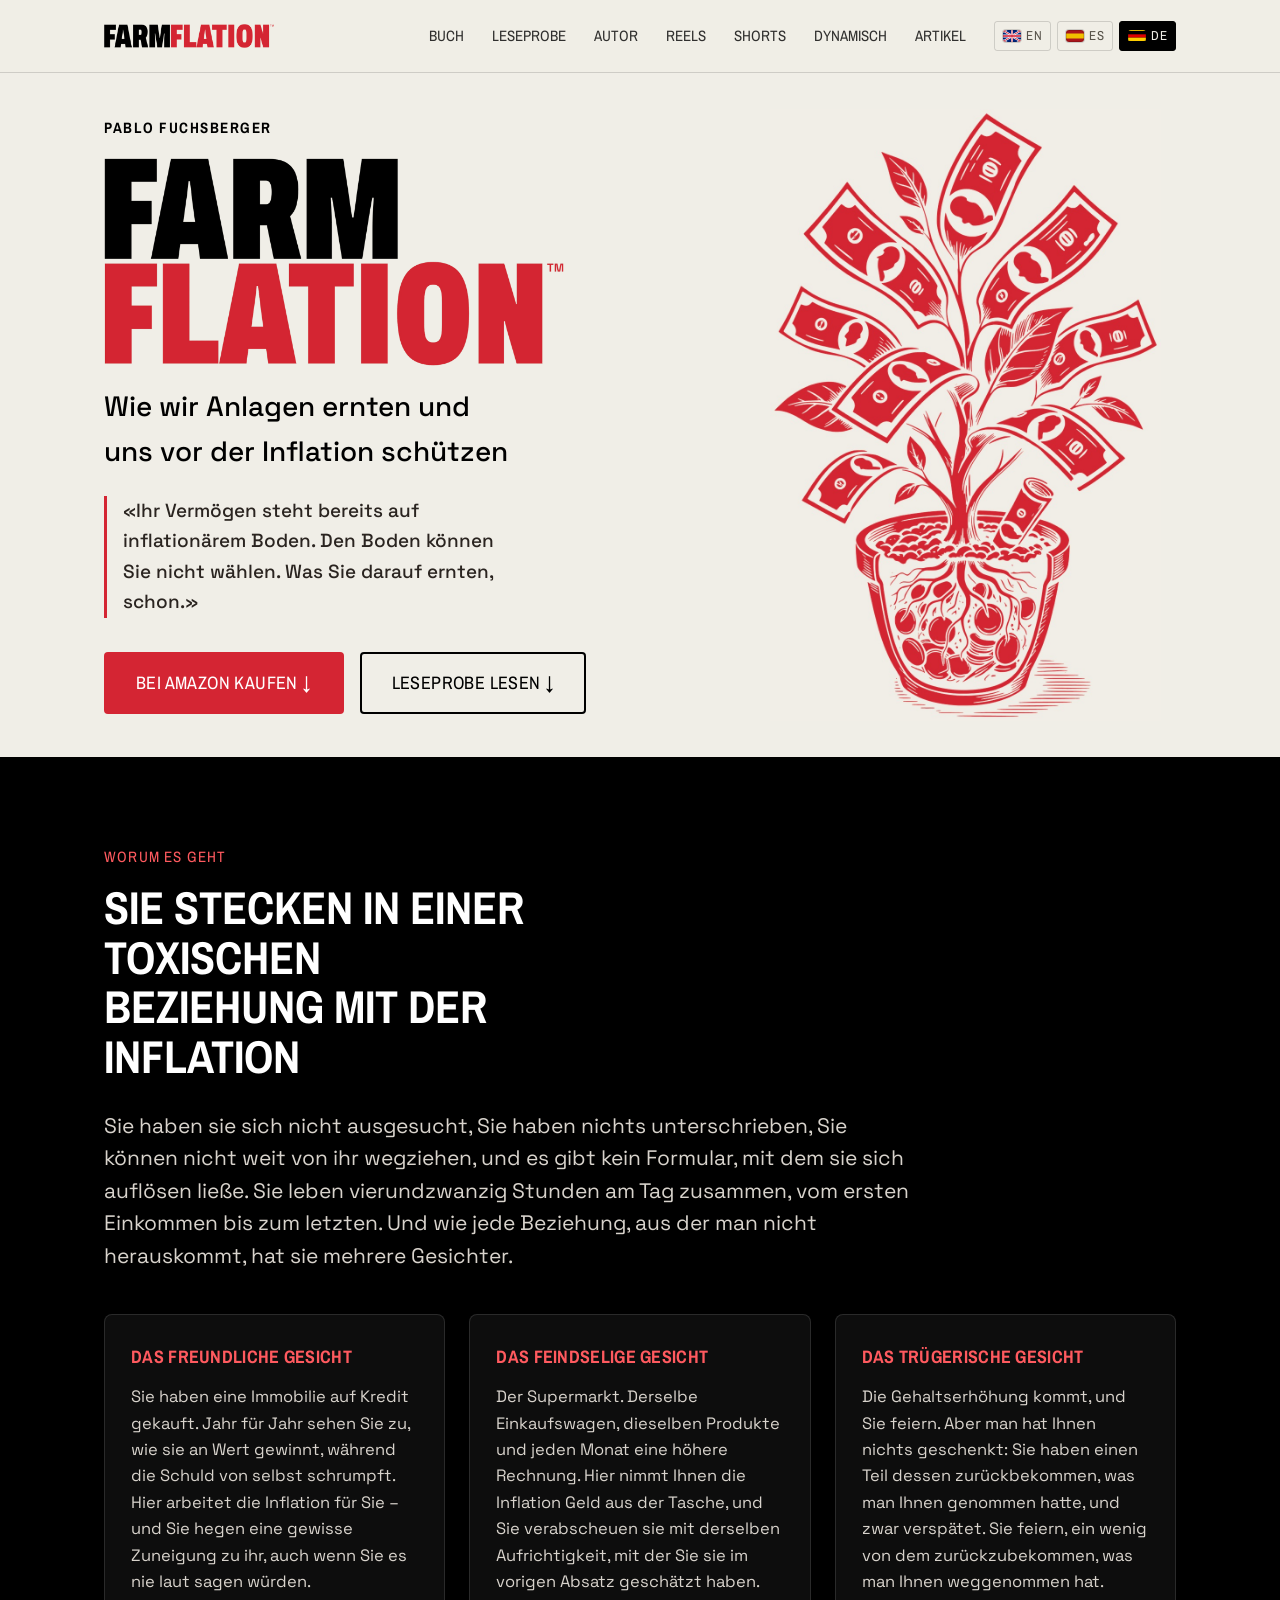
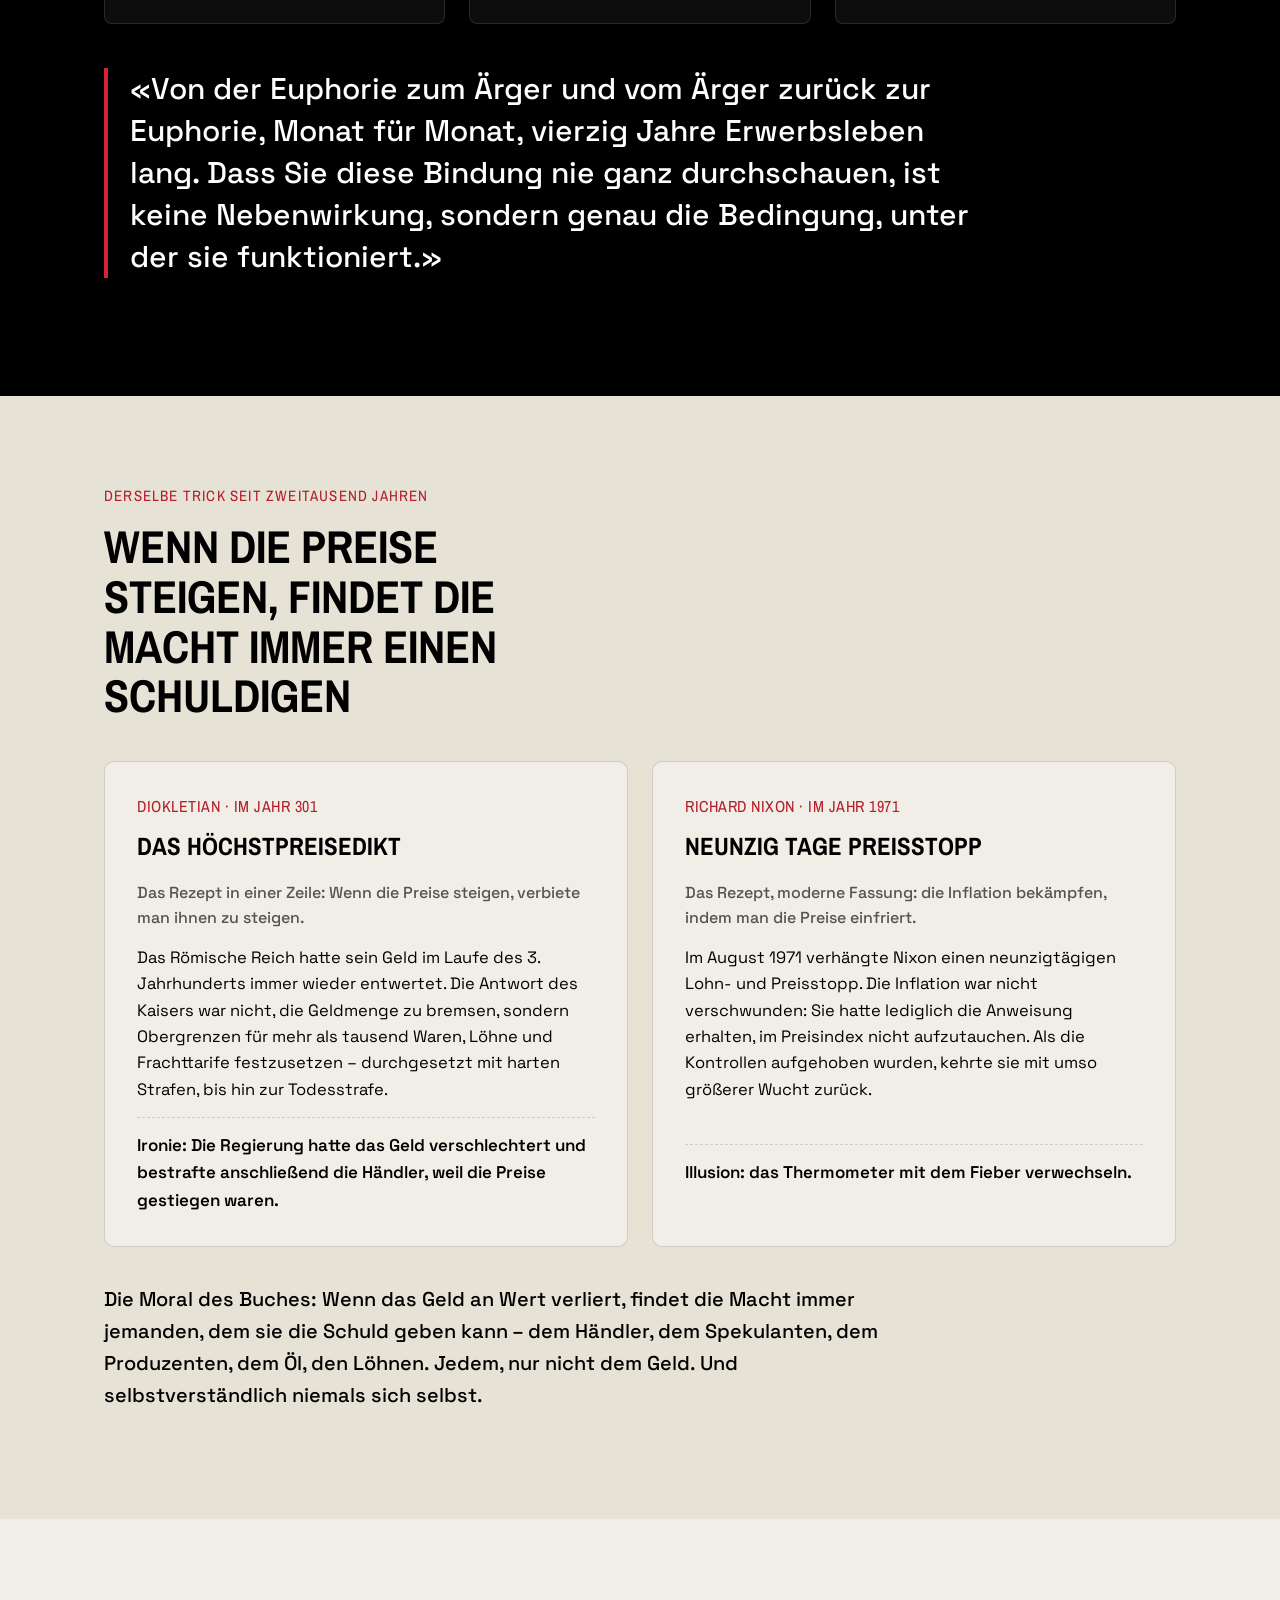
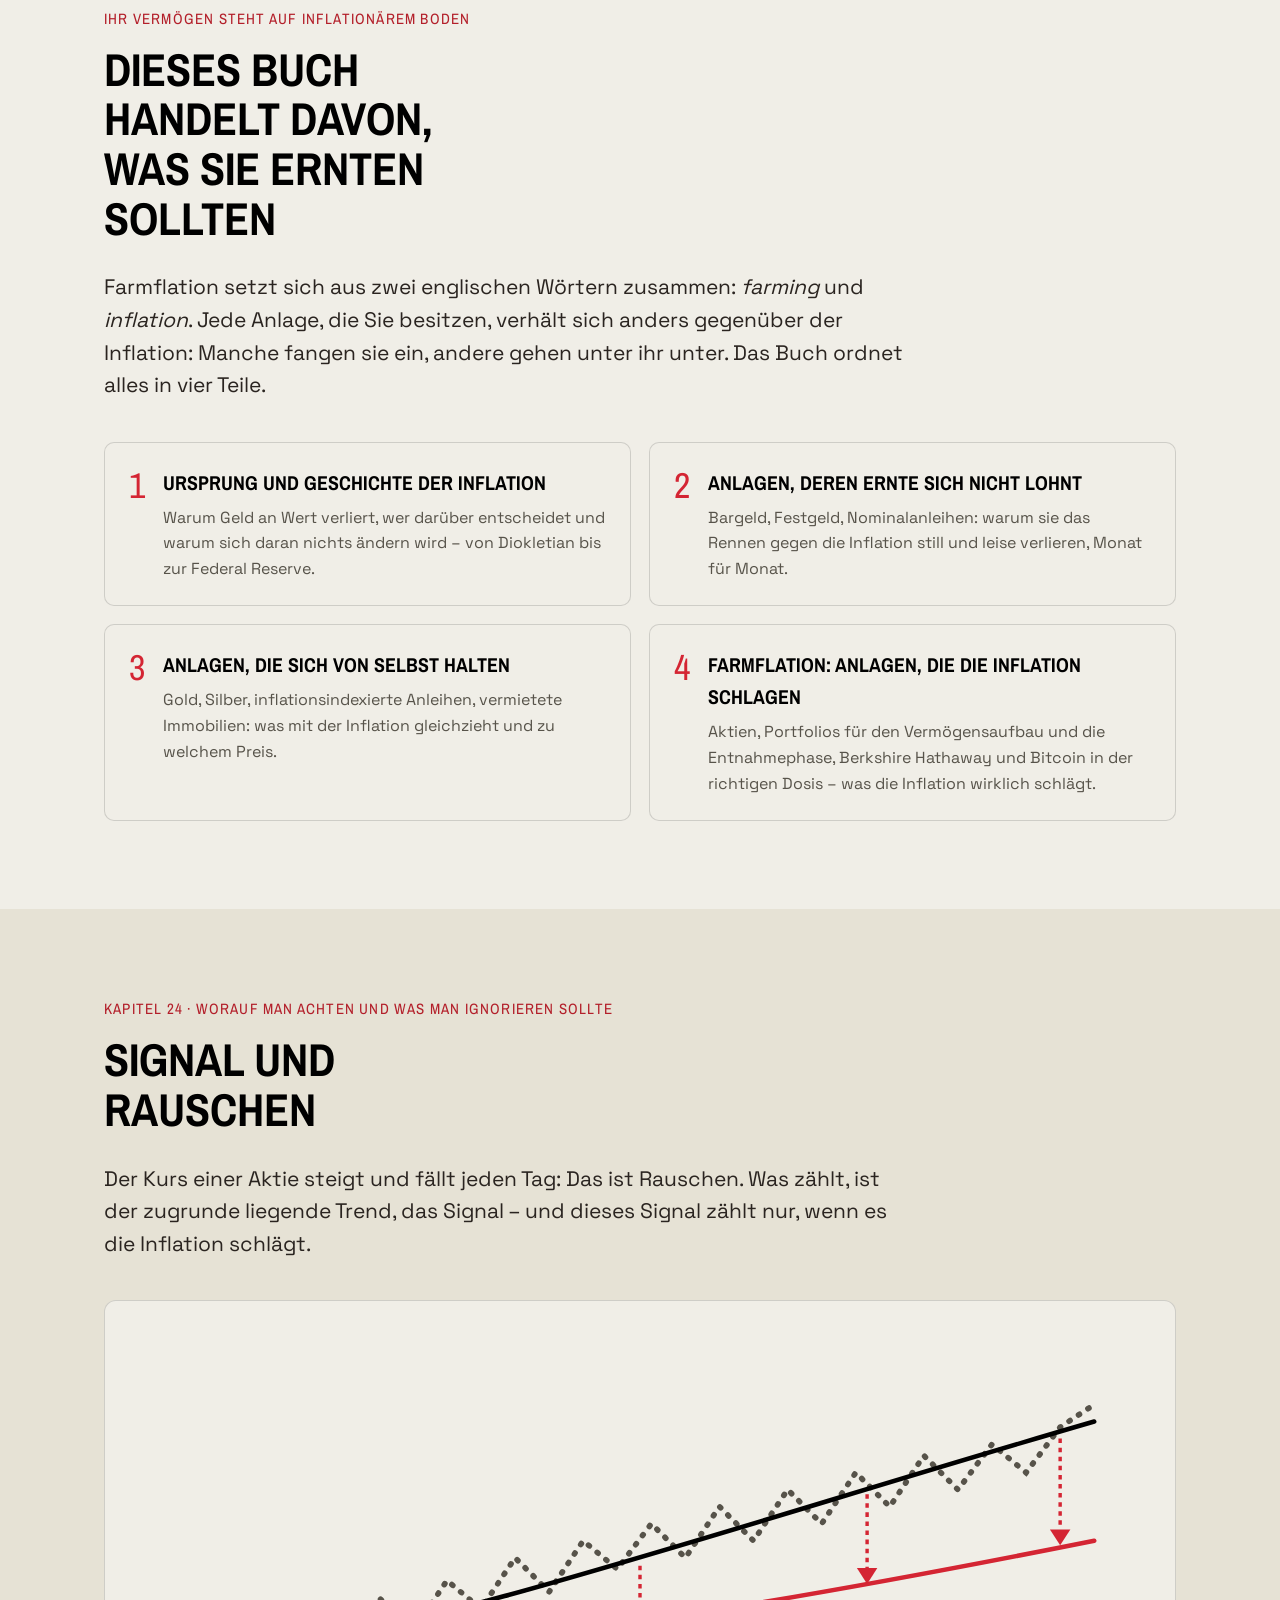
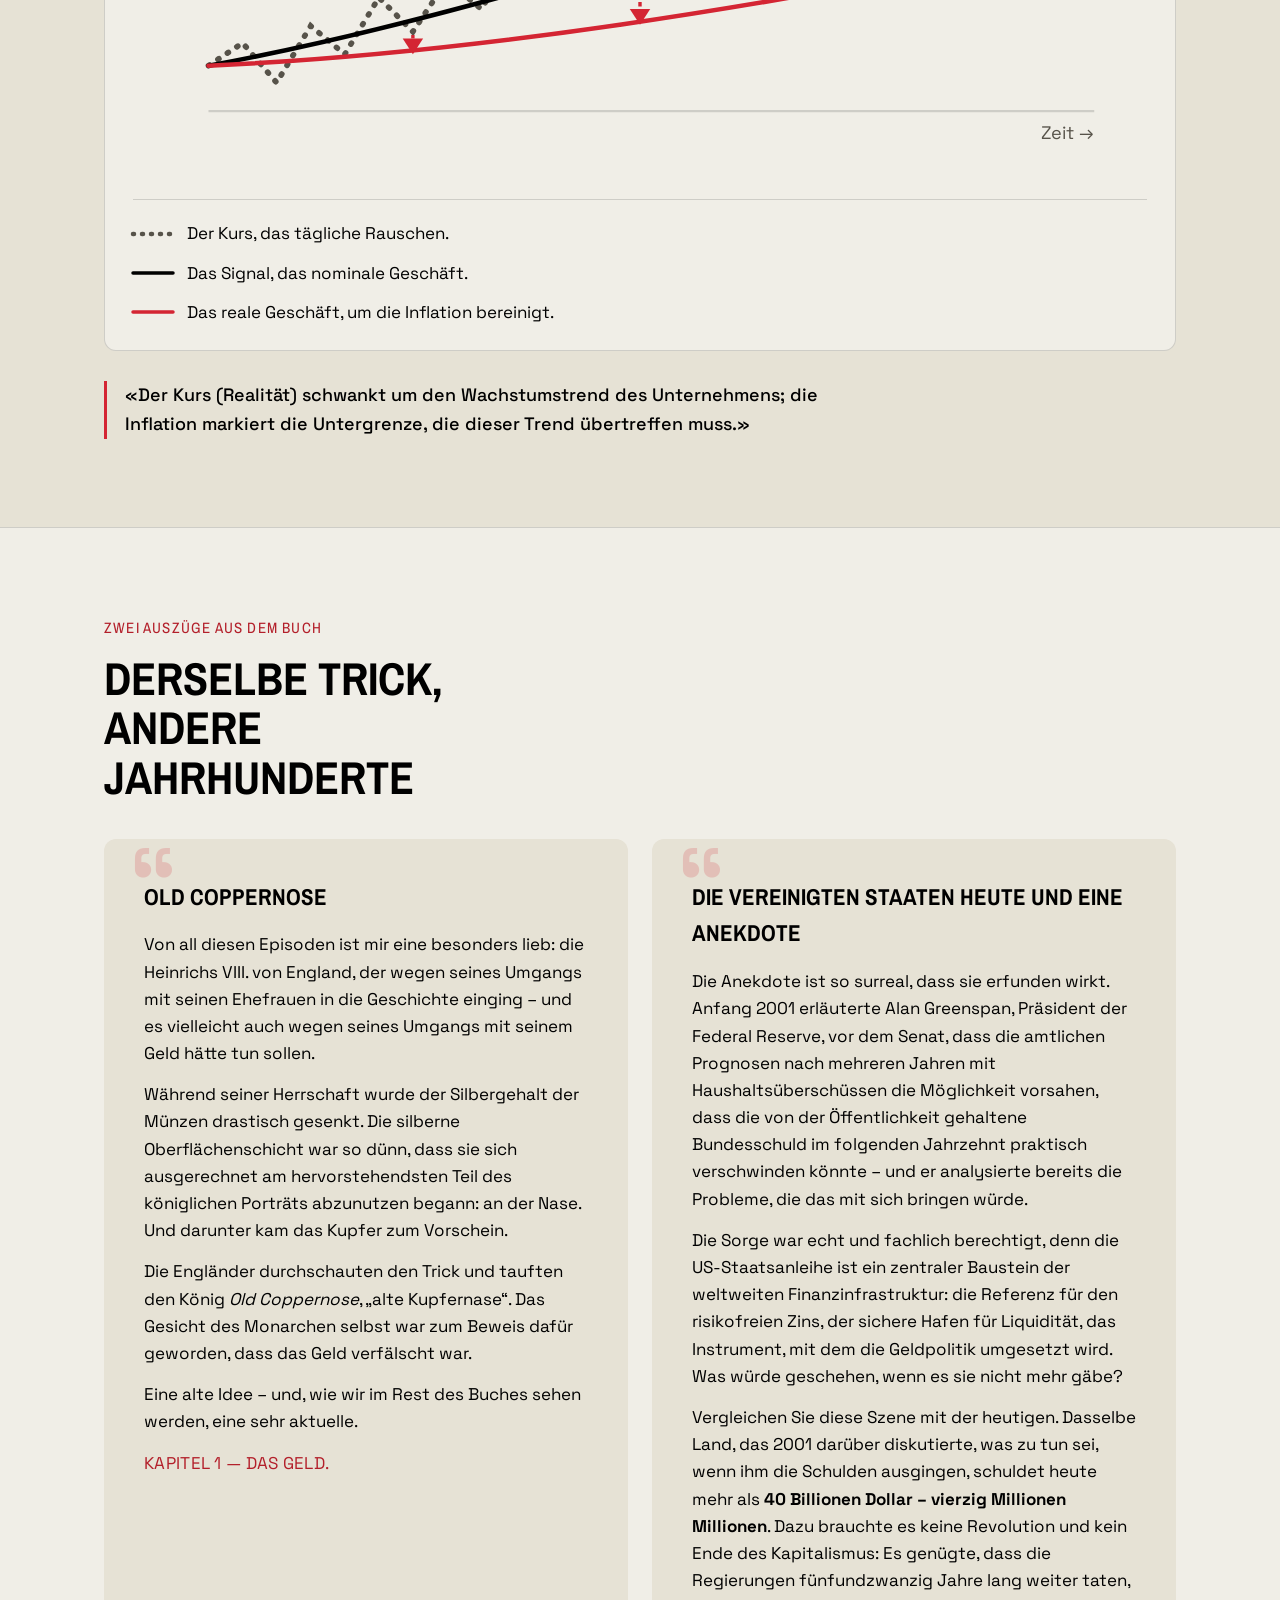
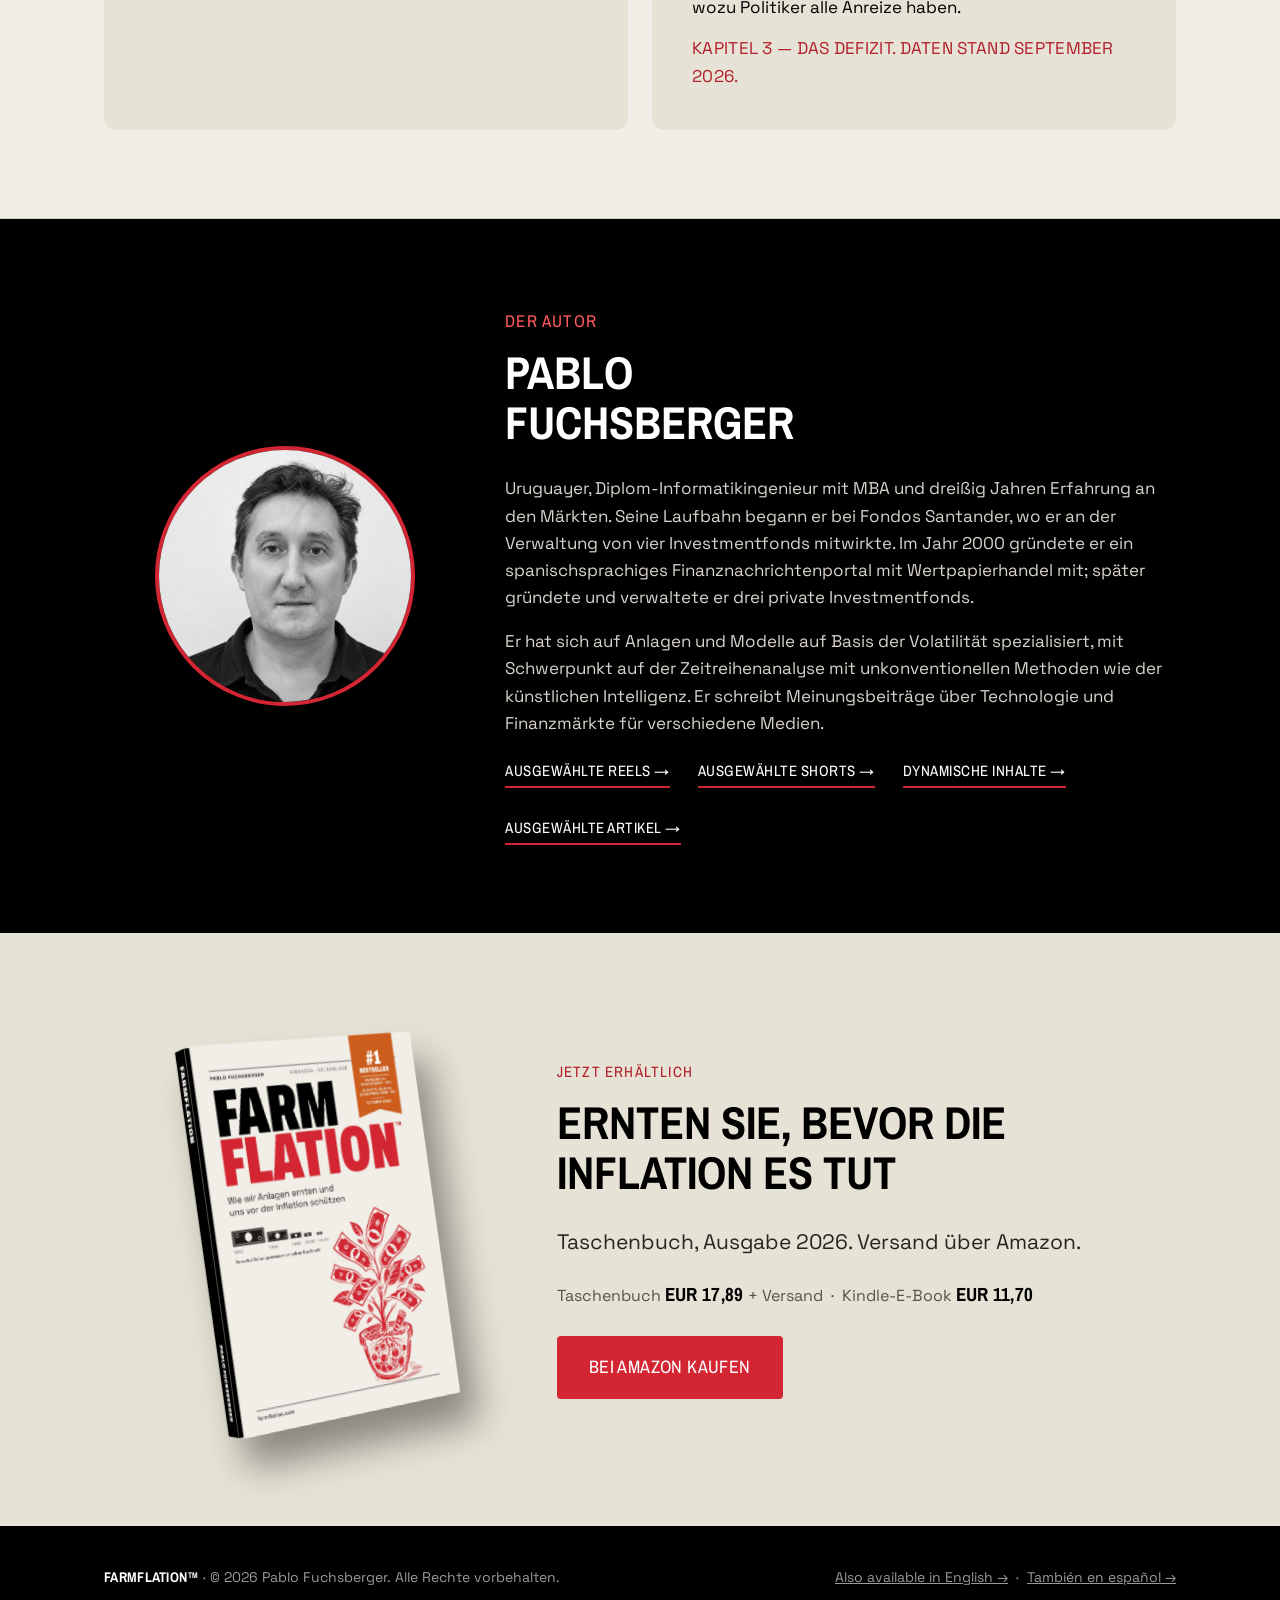
==== commit 96403253: "Aleman: "Taschenbuch" en vez de "Buch" en el precio Co-Authored-By: Claude Opus 5.5 <noreply@anthrop" ====
--- a/de/index.html
+++ b/de/index.html
@@ -316,7 +316,7 @@
         <p class="section-label">Jetzt erhältlich</p>
         <h2 class="section-title">Ernten Sie, bevor die Inflation es tut</h2>
         <p class="lede">Taschenbuch, Ausgabe 2026. Versand über Amazon.</p>
-        <p class="price-tag">Buch <strong>EUR 17,89</strong> + Versand &nbsp;·&nbsp; Kindle-E-Book <strong>EUR 11,70</strong></p>
+        <p class="price-tag">Taschenbuch <strong>EUR 17,89</strong> + Versand &nbsp;·&nbsp; Kindle-E-Book <strong>EUR 11,70</strong></p>
         <div class="hero-actions">
           <a id="amazon-btn" href="https://www.amazon.de/s?k=Farmflation+Pablo+Fuchsberger&i=stripbooks" target="_blank" rel="noopener" class="btn btn-on-red">Bei Amazon kaufen</a>
         </div>
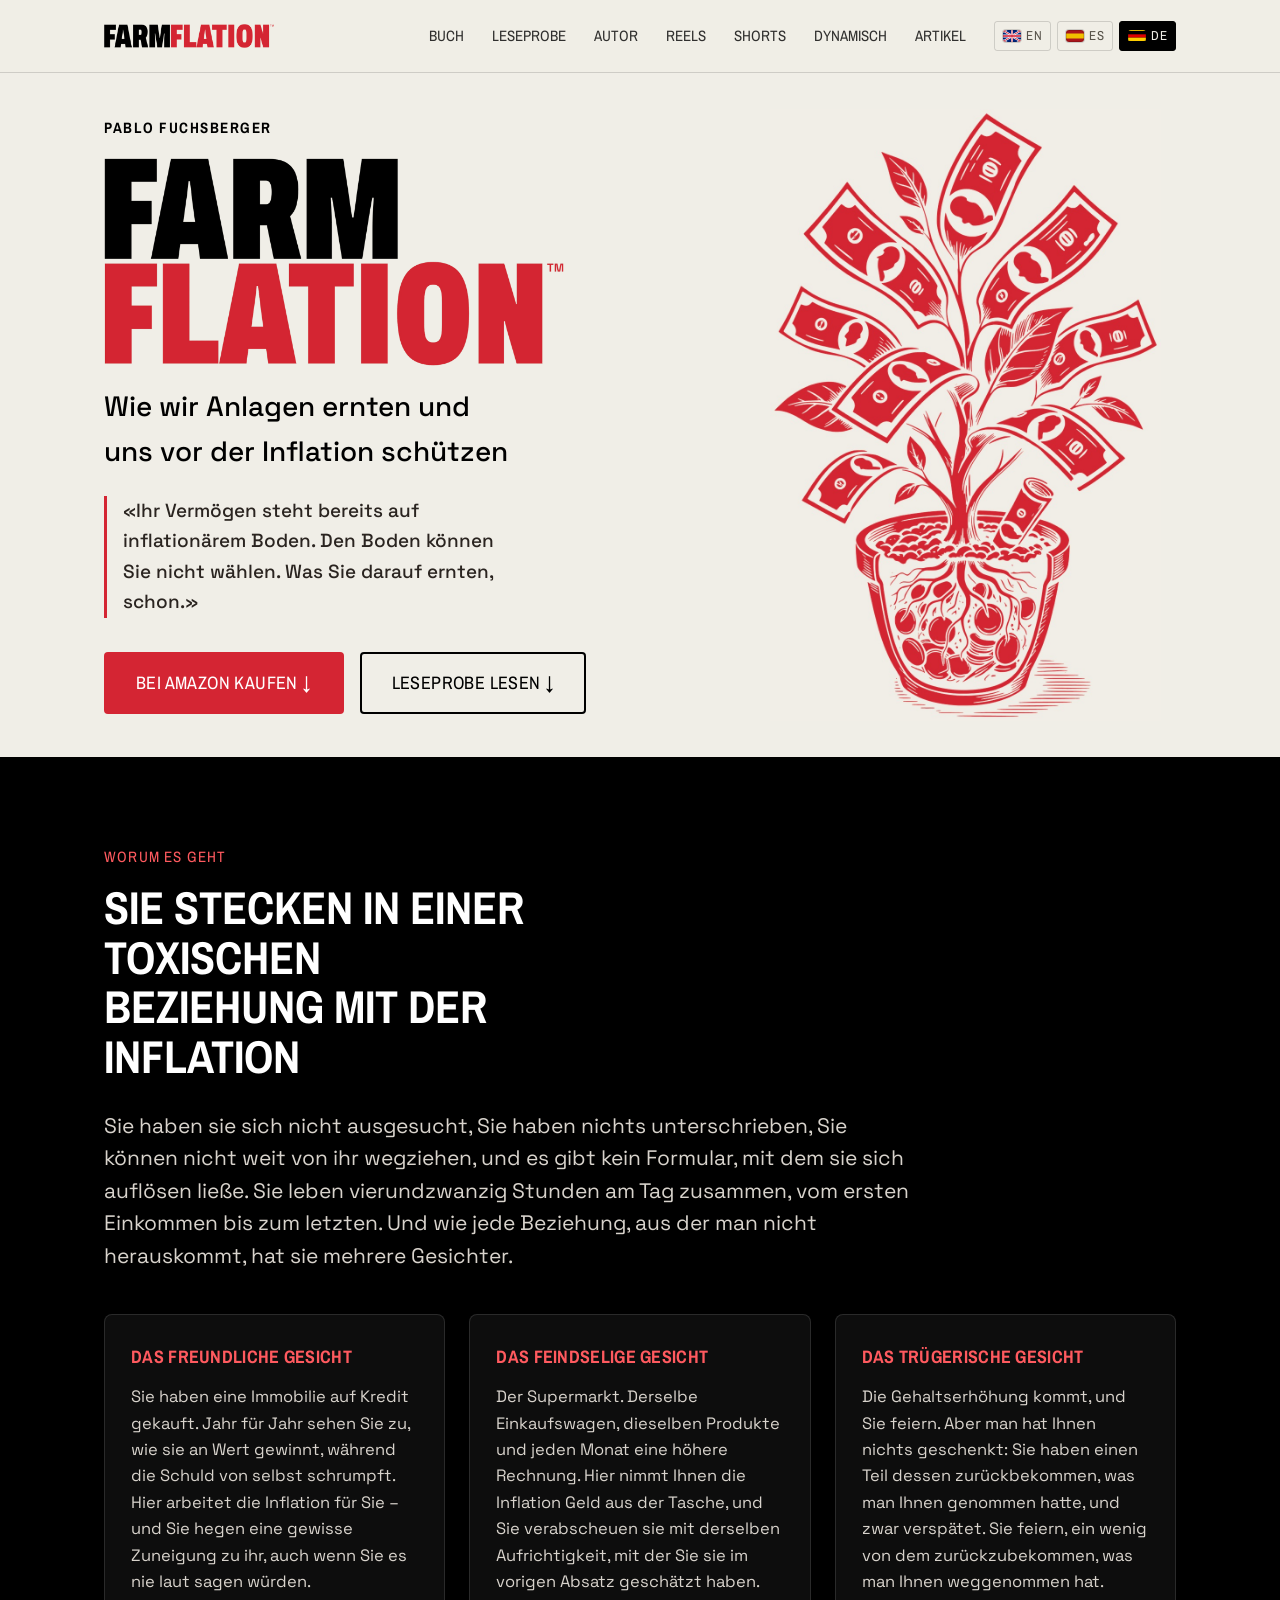
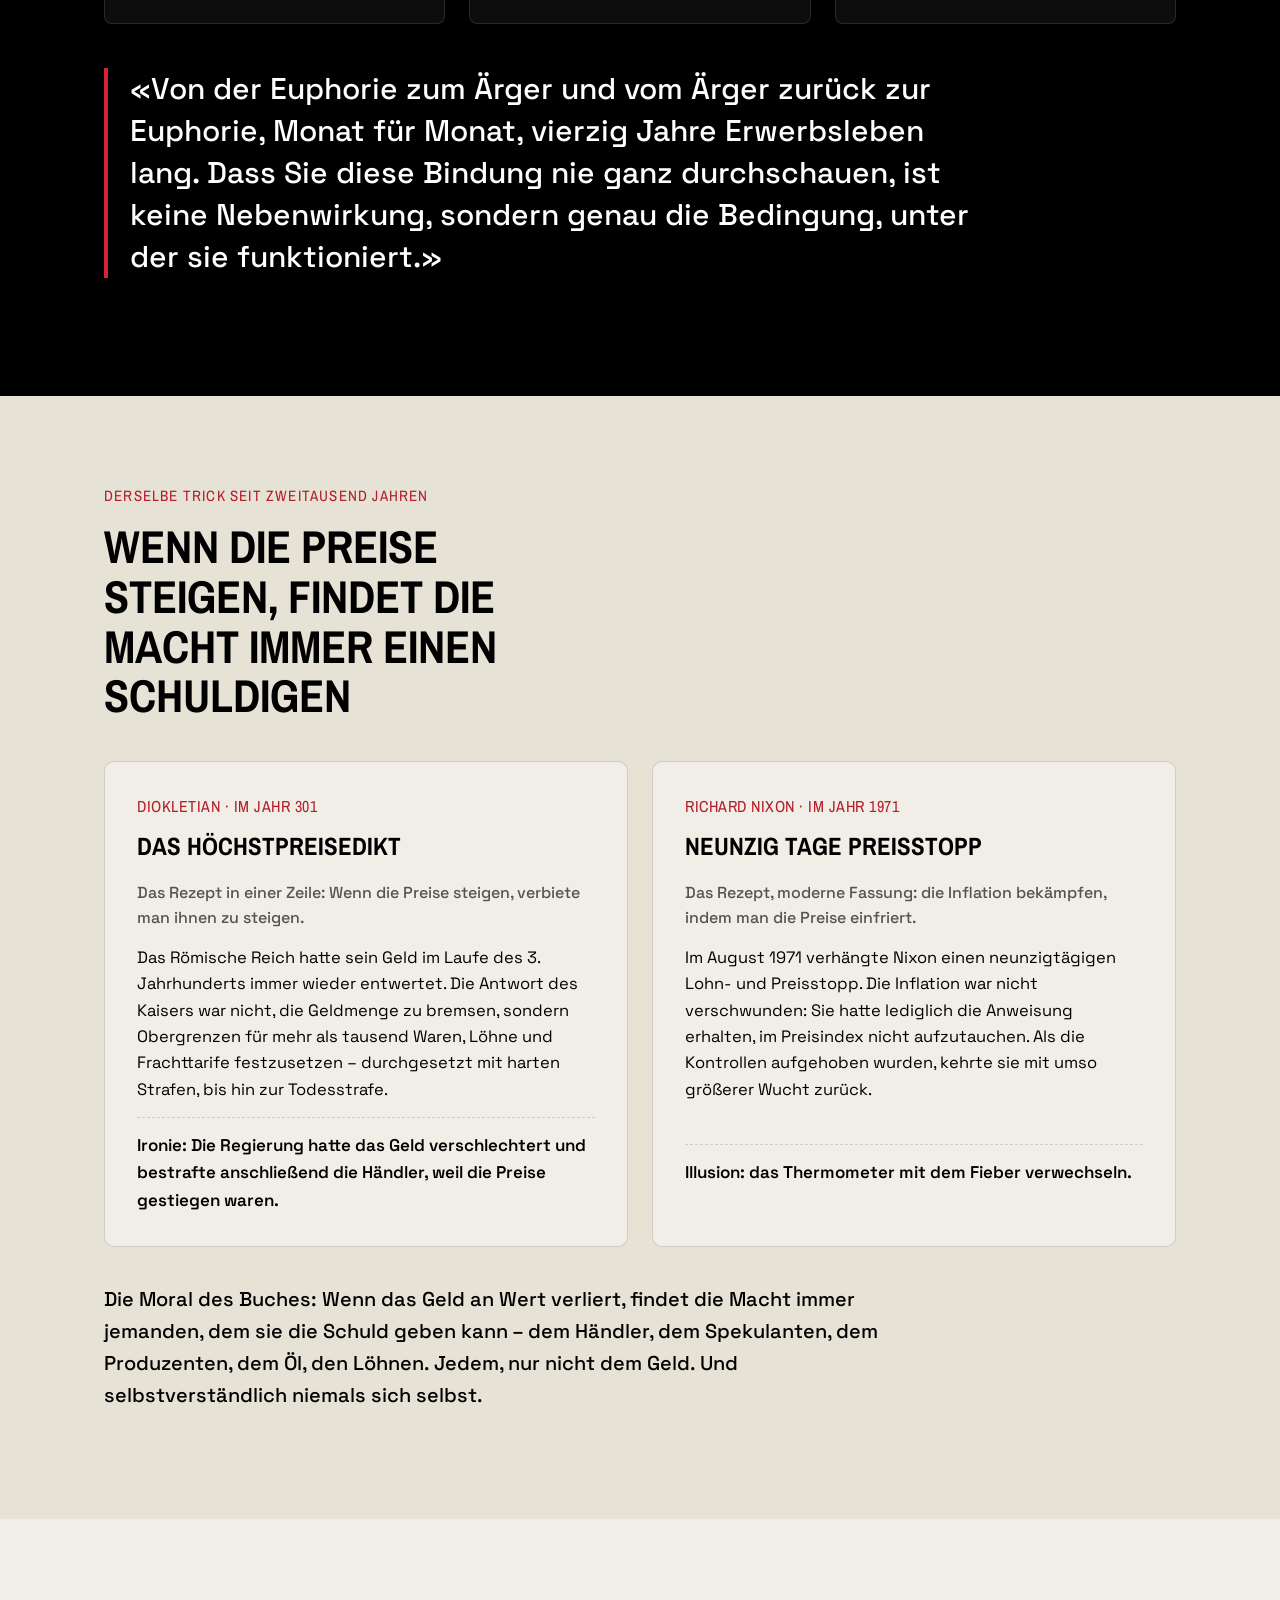
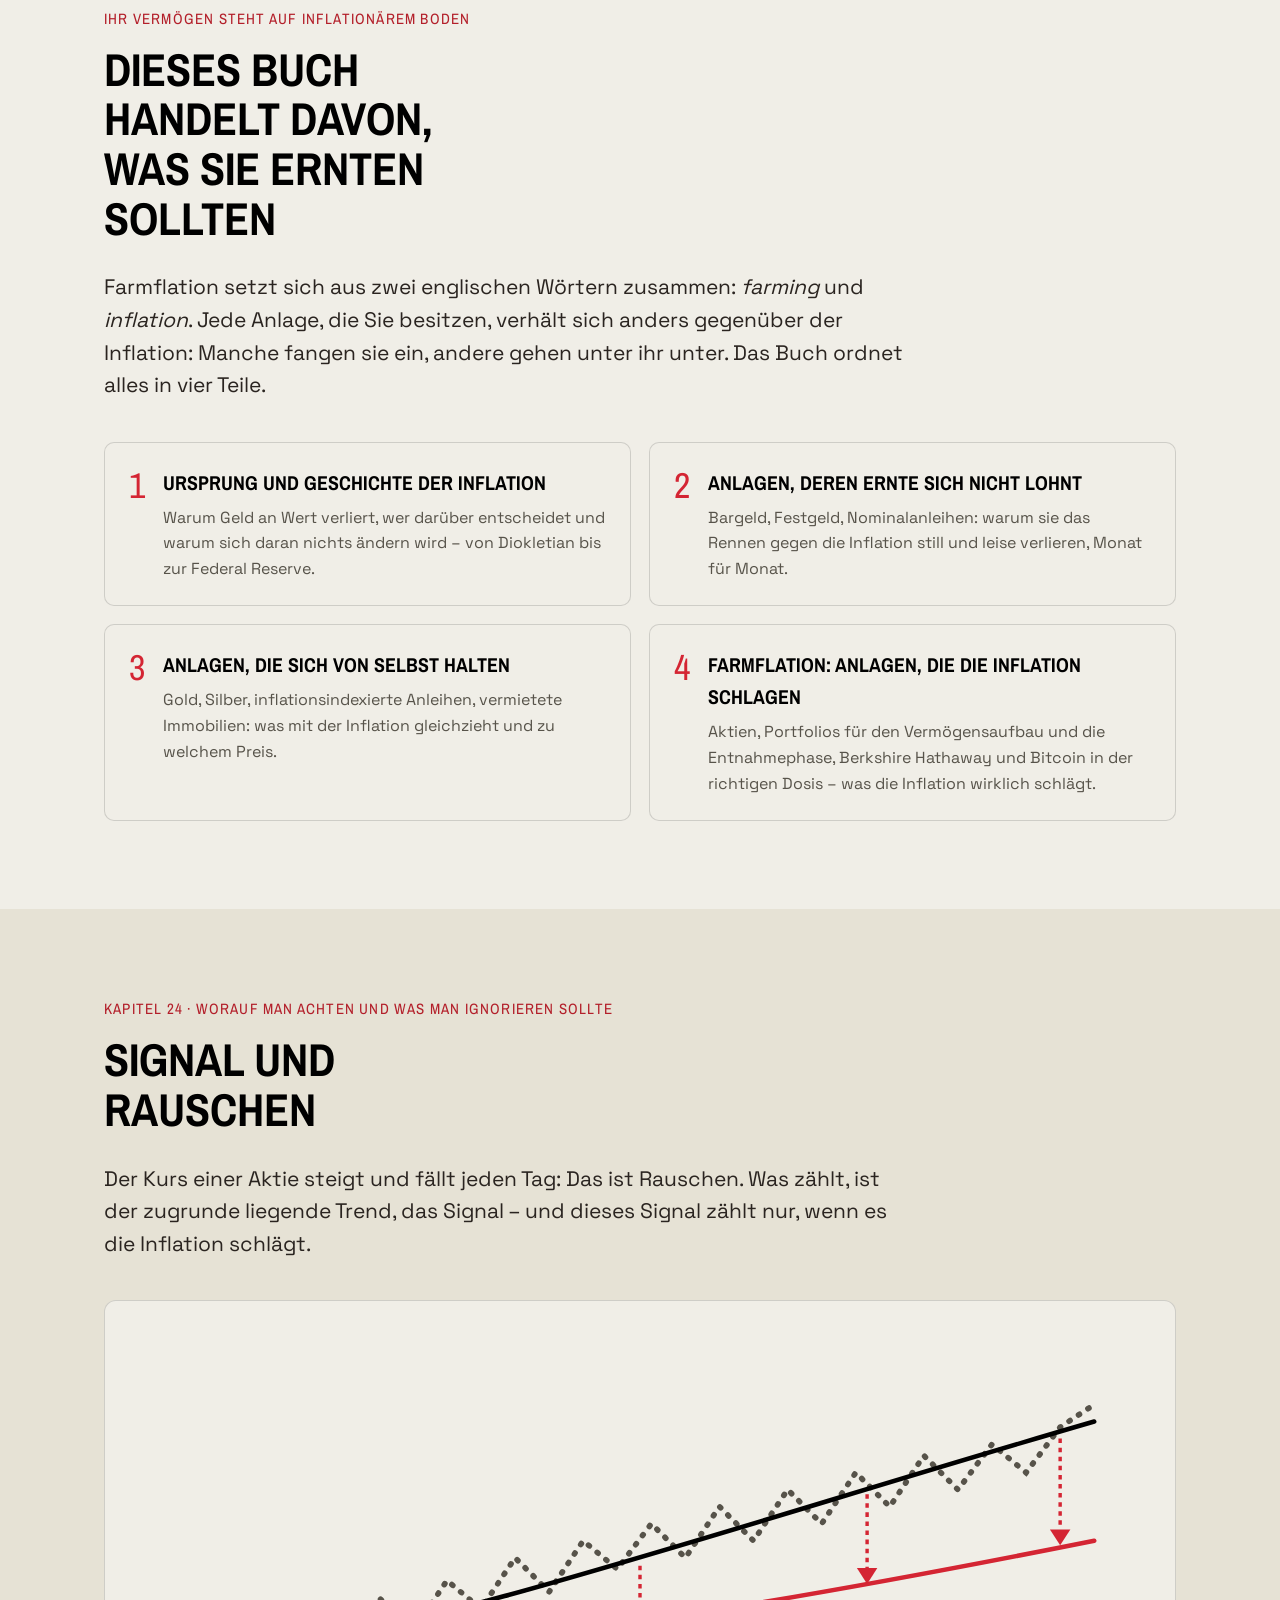
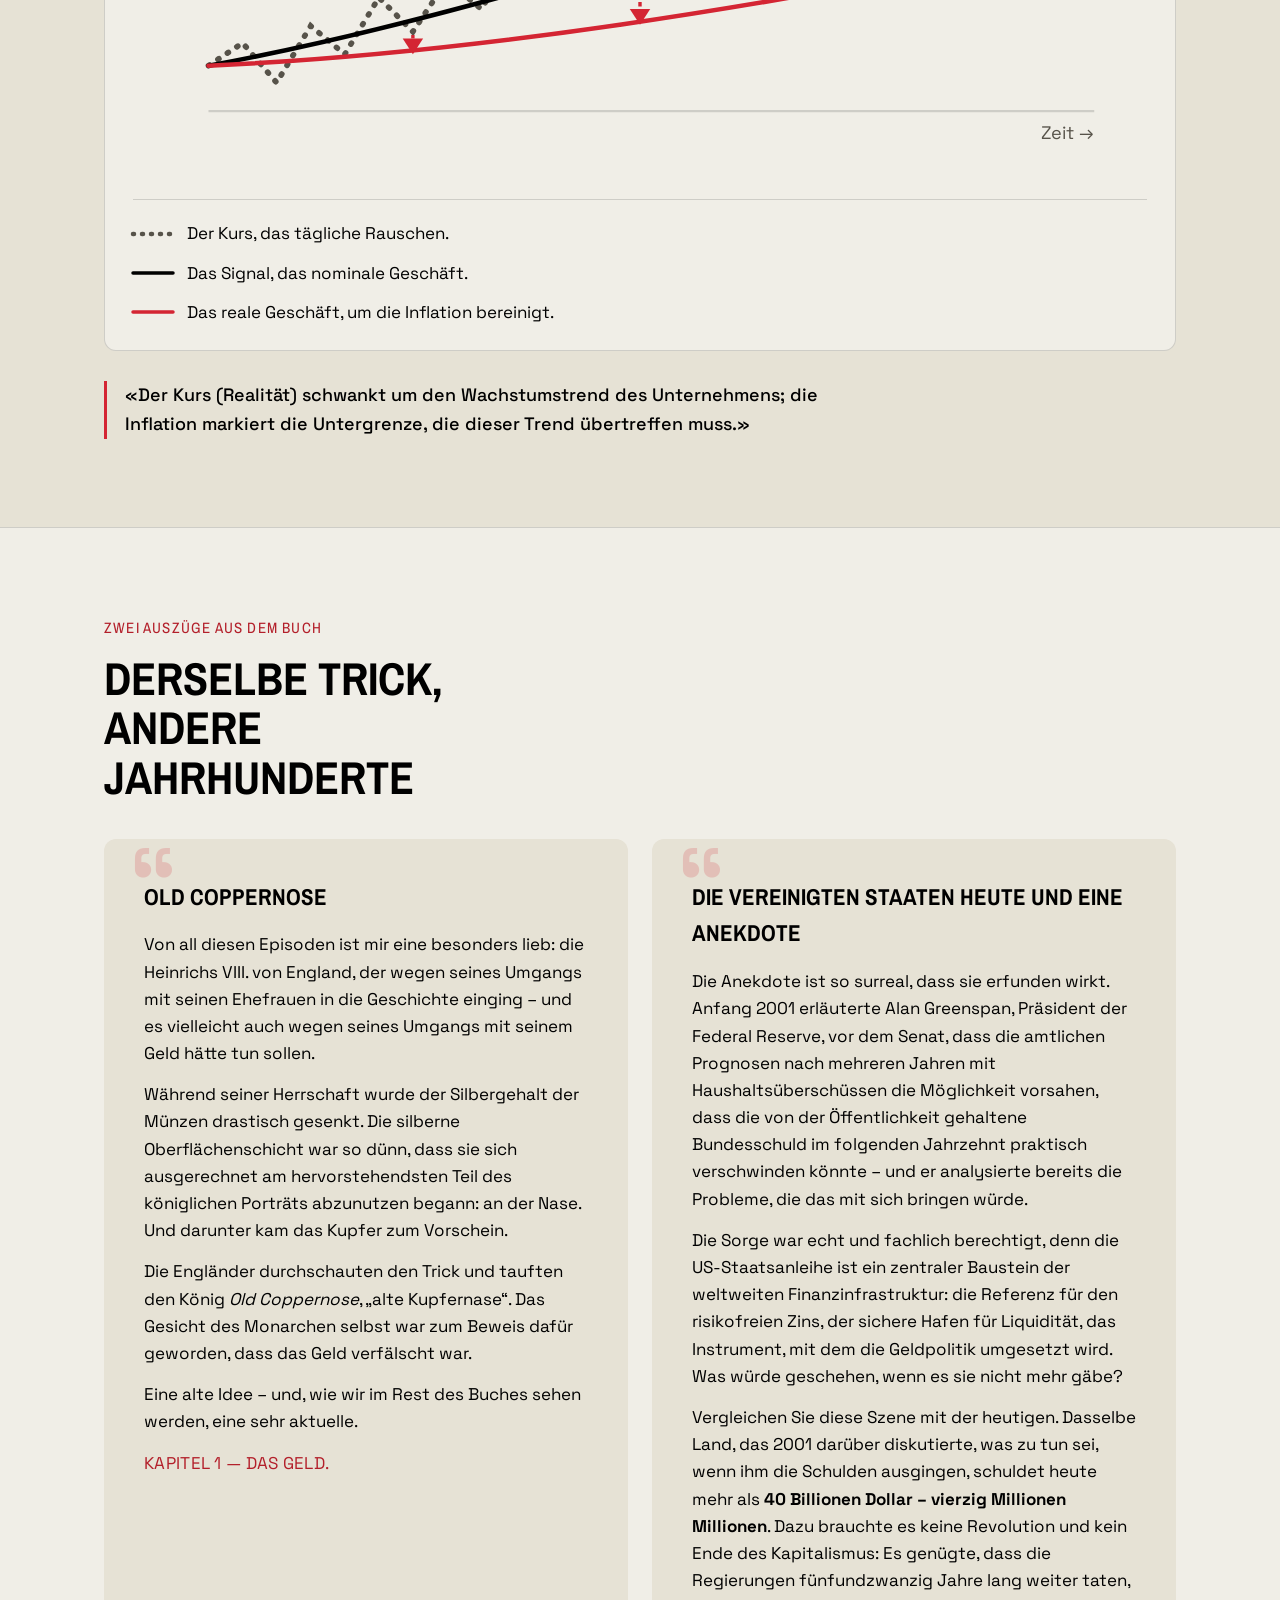
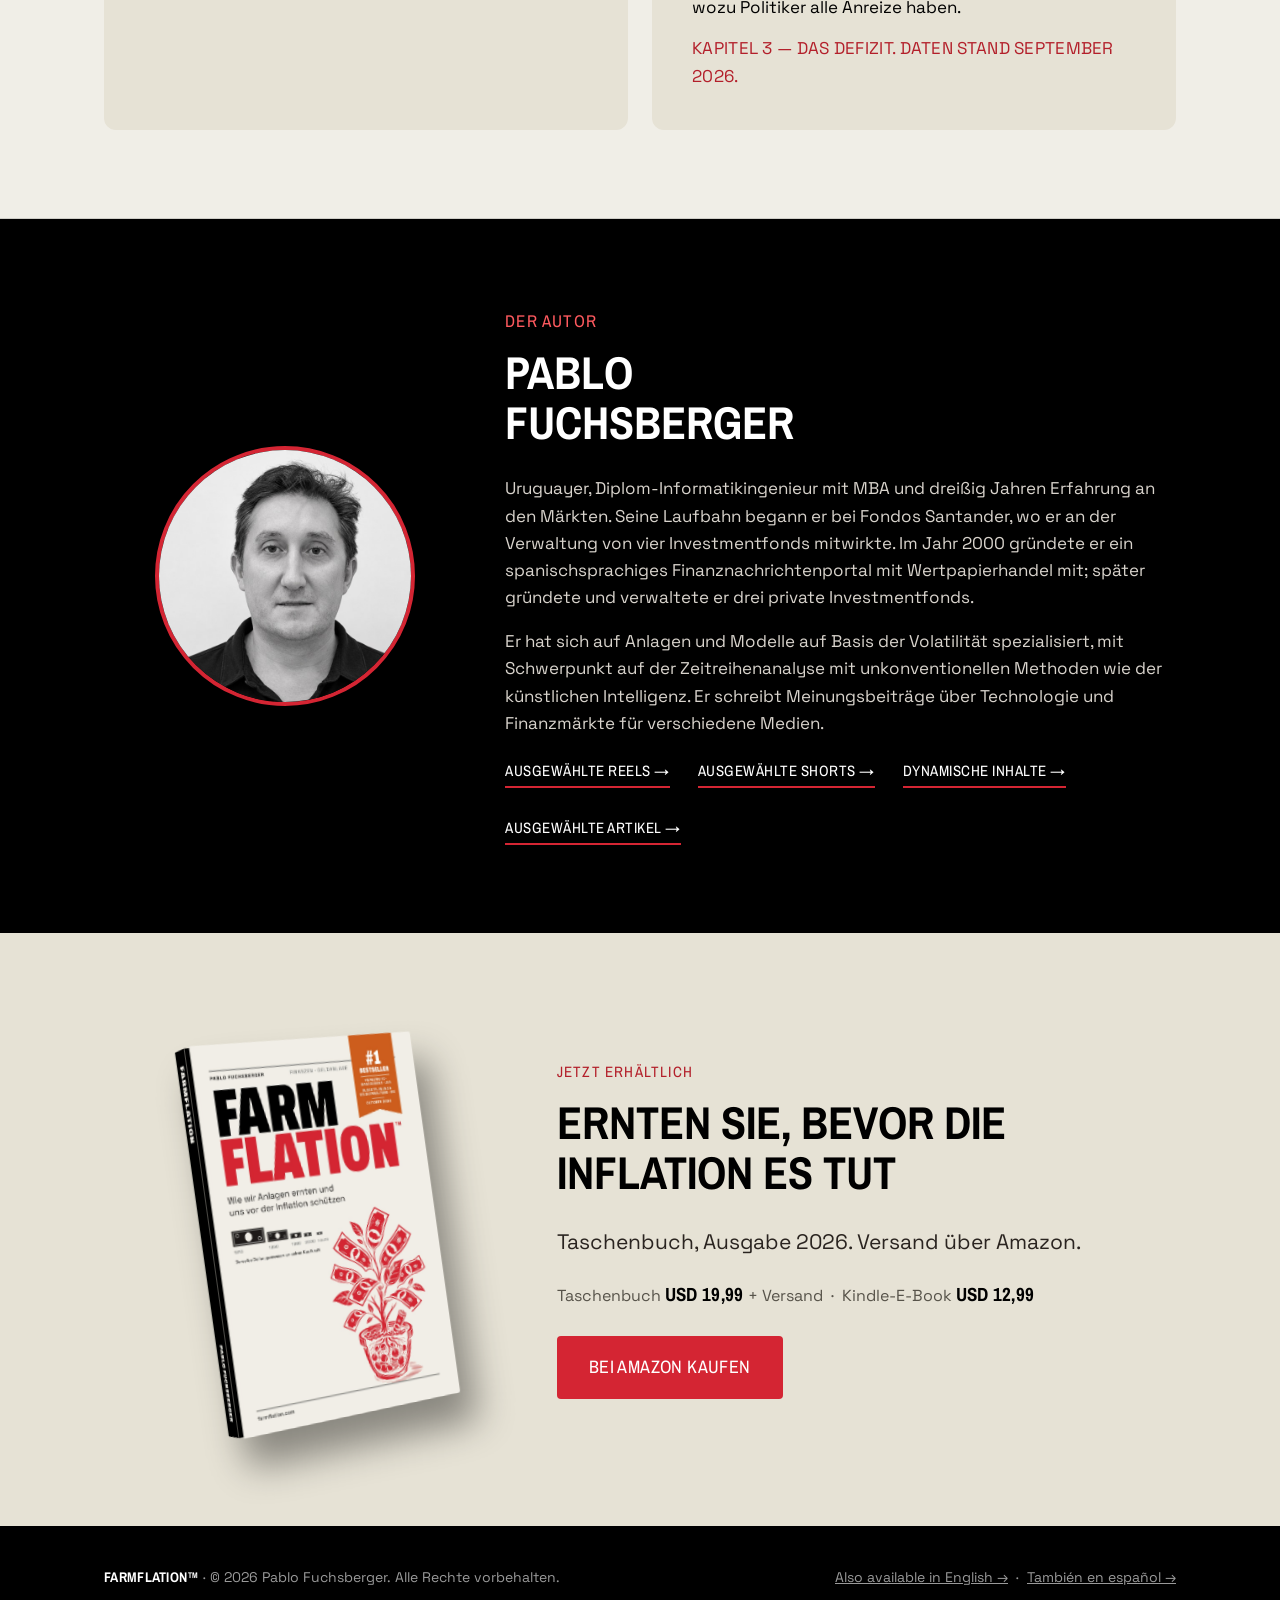
==== commit 994ec962: "Aleman: precios en USD (19,99 libro, 12,99 eBook) Co-Authored-By: Claude Opus 5.5 <noreply@anthropic" ====
--- a/de/index.html
+++ b/de/index.html
@@ -57,10 +57,10 @@
   "image": "https://farmflation.com/assets/img/book-cover-de.jpg",
   "offers": {
     "@type": "Offer",
-    "priceCurrency": "EUR",
-    "price": "17.89",
+    "priceCurrency": "USD",
+    "price": "19.99",
     "availability": "https://schema.org/InStock",
-    "url": "https://www.amazon.de/s?k=Farmflation+Pablo+Fuchsberger&i=stripbooks"
+    "url": "https://www.amazon.de/dp/B0HQ2SRRWJ"
   }
 }
 </script>
@@ -316,9 +316,9 @@
         <p class="section-label">Jetzt erhältlich</p>
         <h2 class="section-title">Ernten Sie, bevor die Inflation es tut</h2>
         <p class="lede">Taschenbuch, Ausgabe 2026. Versand über Amazon.</p>
-        <p class="price-tag">Taschenbuch <strong>EUR 17,89</strong> + Versand &nbsp;·&nbsp; Kindle-E-Book <strong>EUR 11,70</strong></p>
+        <p class="price-tag">Taschenbuch <strong>USD 19,99</strong> + Versand &nbsp;·&nbsp; Kindle-E-Book <strong>USD 12,99</strong></p>
         <div class="hero-actions">
-          <a id="amazon-btn" href="https://www.amazon.de/s?k=Farmflation+Pablo+Fuchsberger&i=stripbooks" target="_blank" rel="noopener" class="btn btn-on-red">Bei Amazon kaufen</a>
+          <a id="amazon-btn" href="https://www.amazon.de/dp/B0HQ2SRRWJ" target="_blank" rel="noopener" class="btn btn-on-red">Bei Amazon kaufen</a>
         </div>
       </div>
     </div>
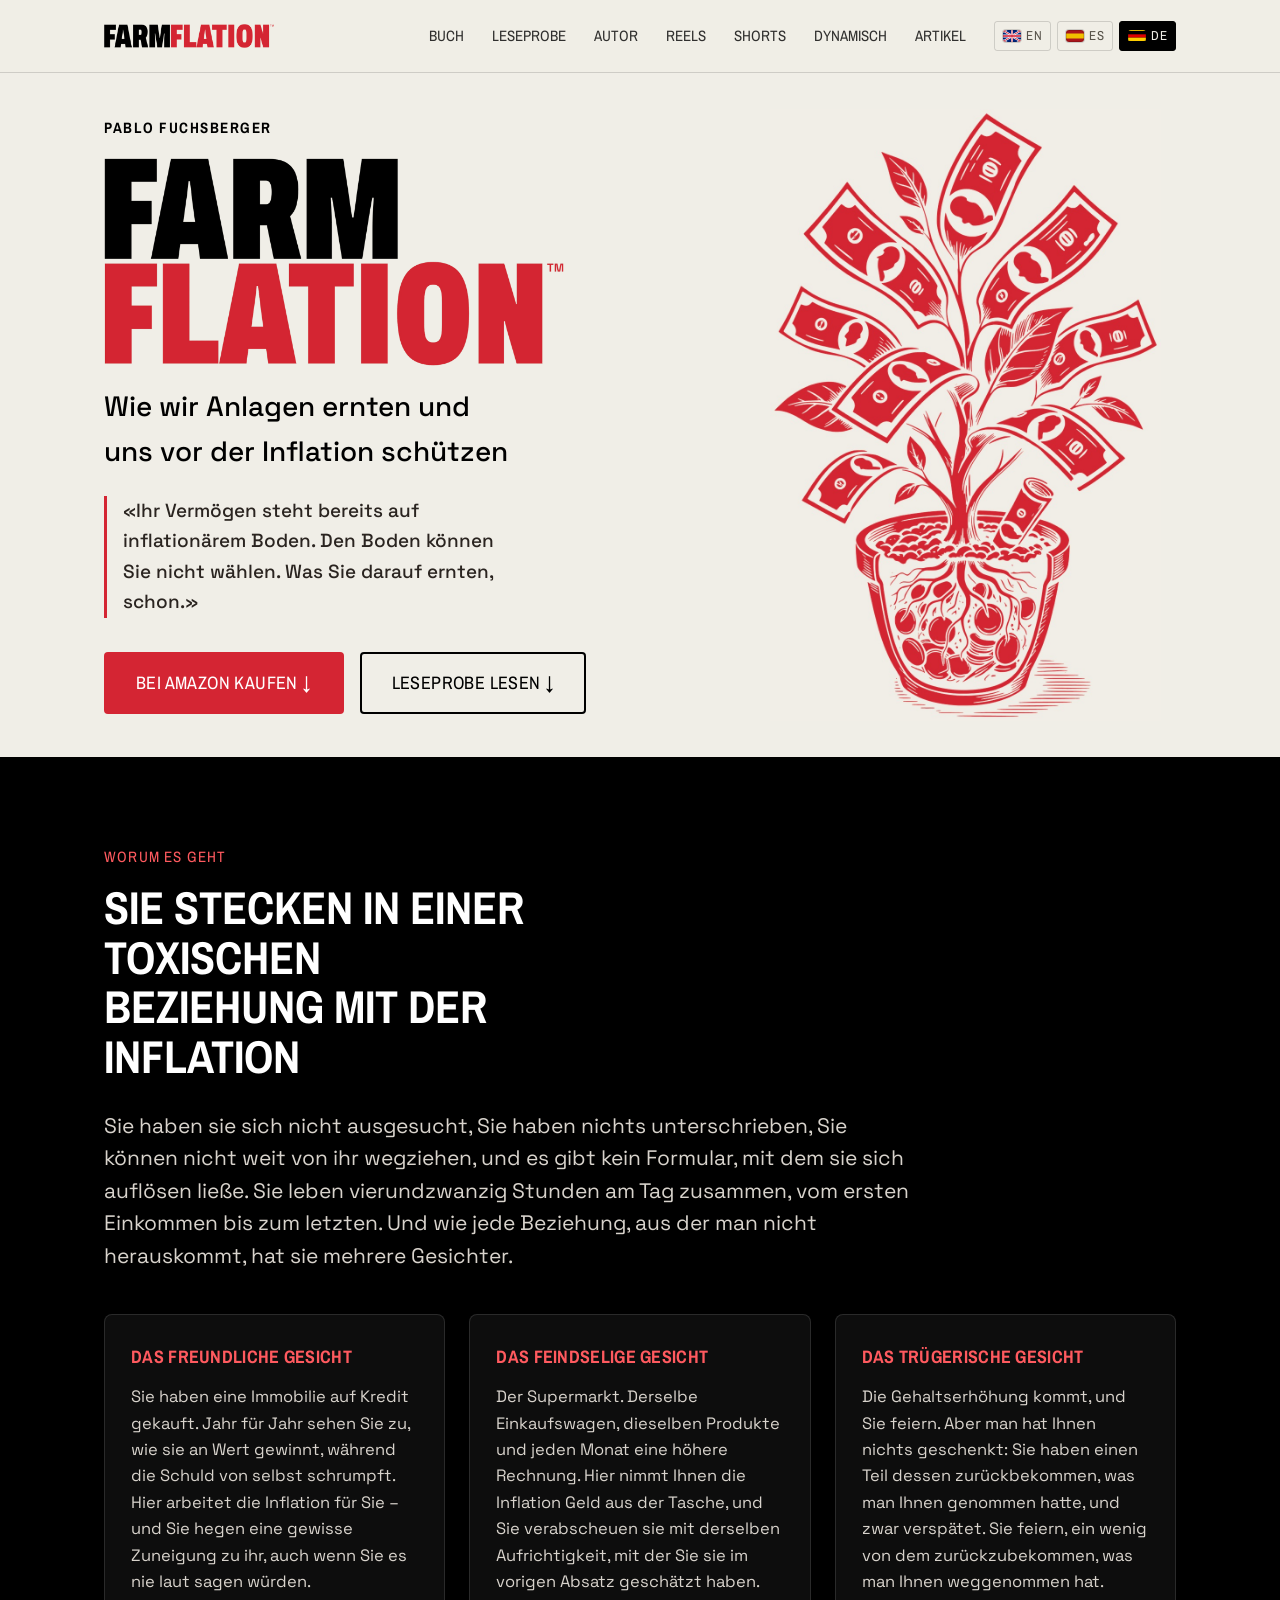
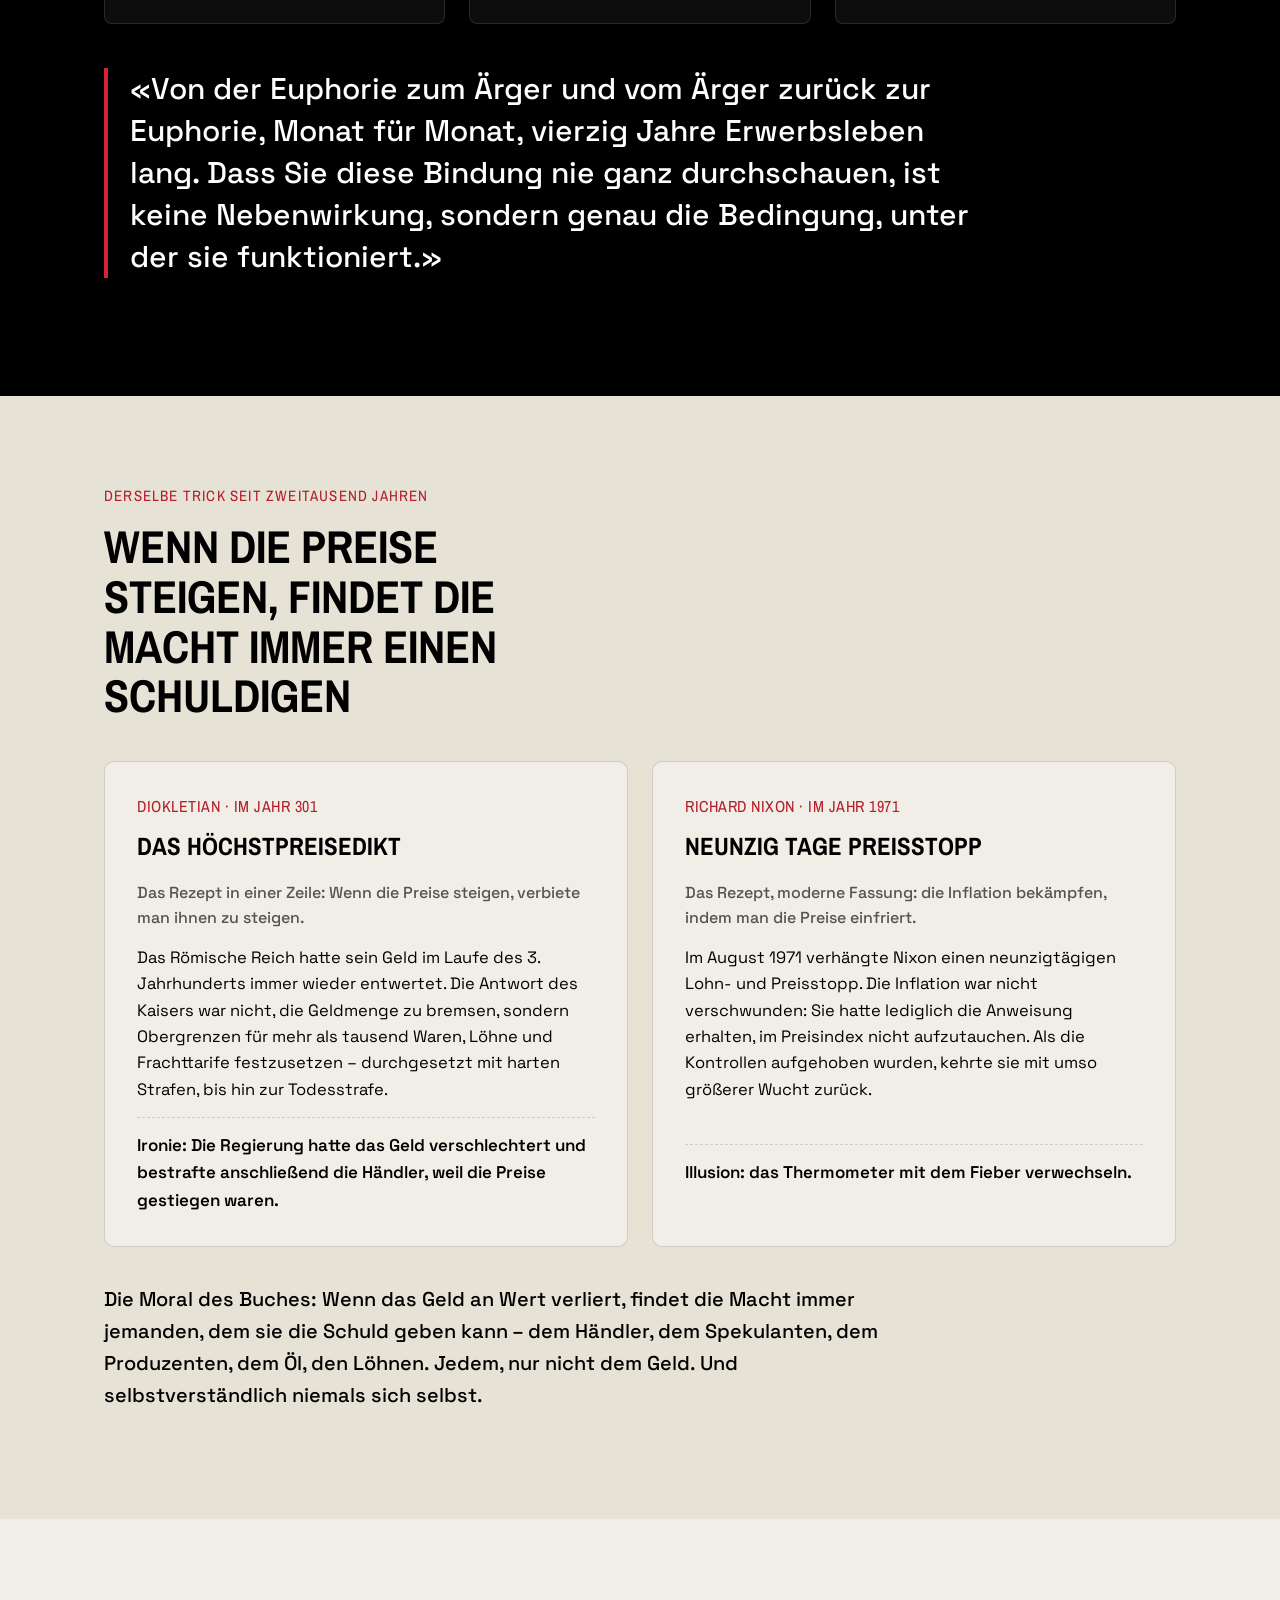
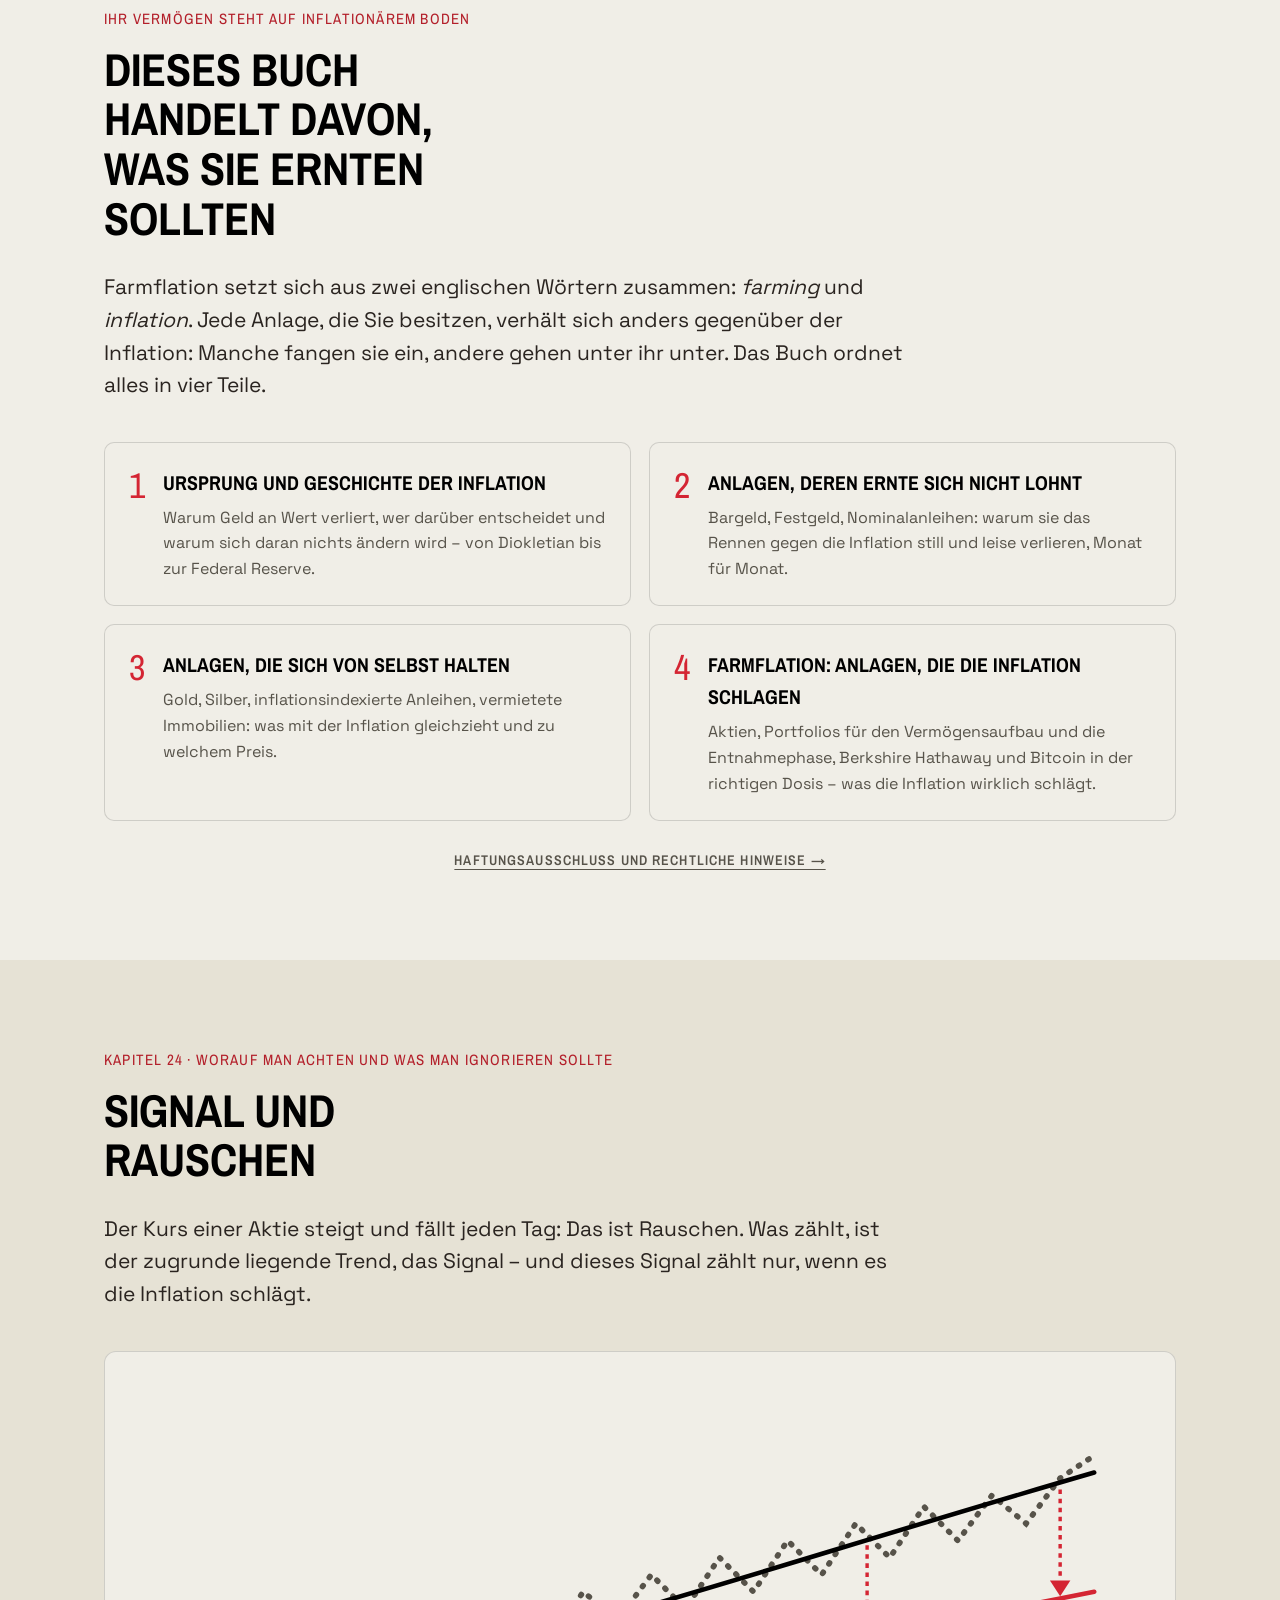
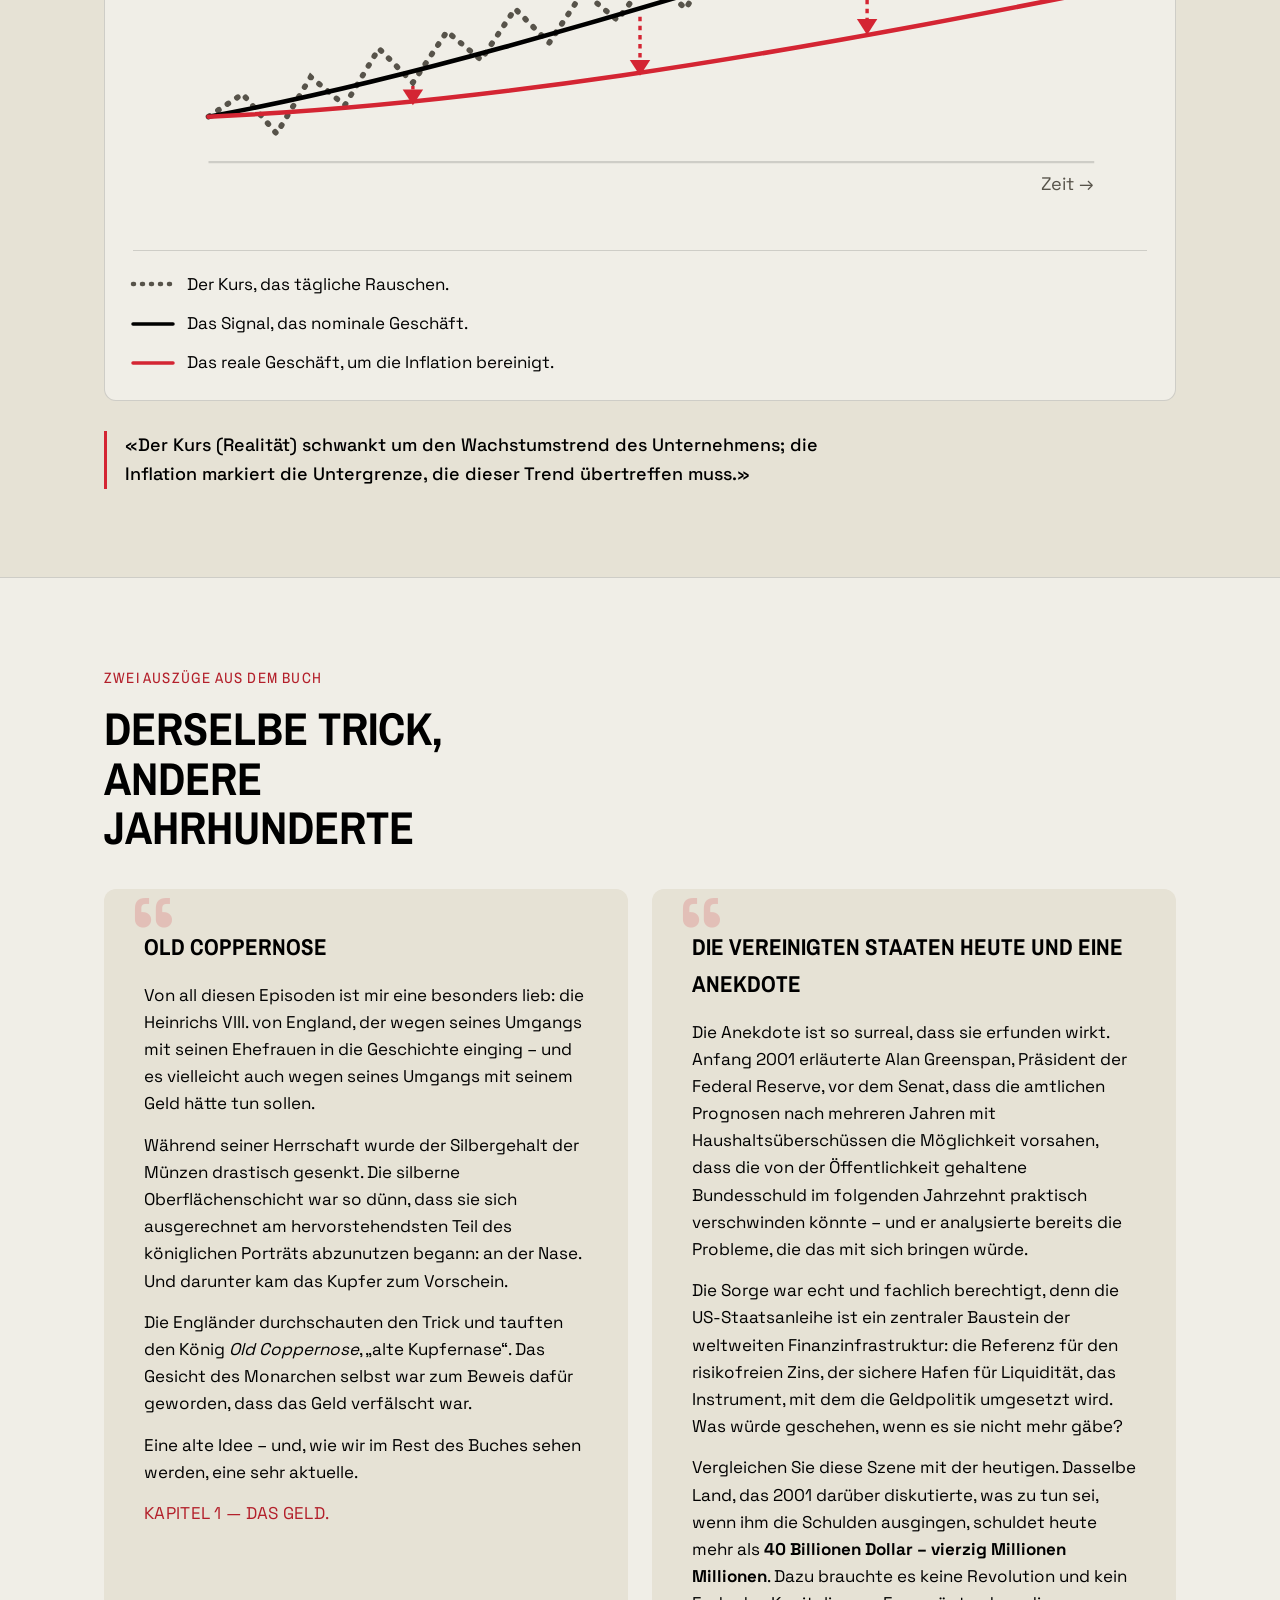
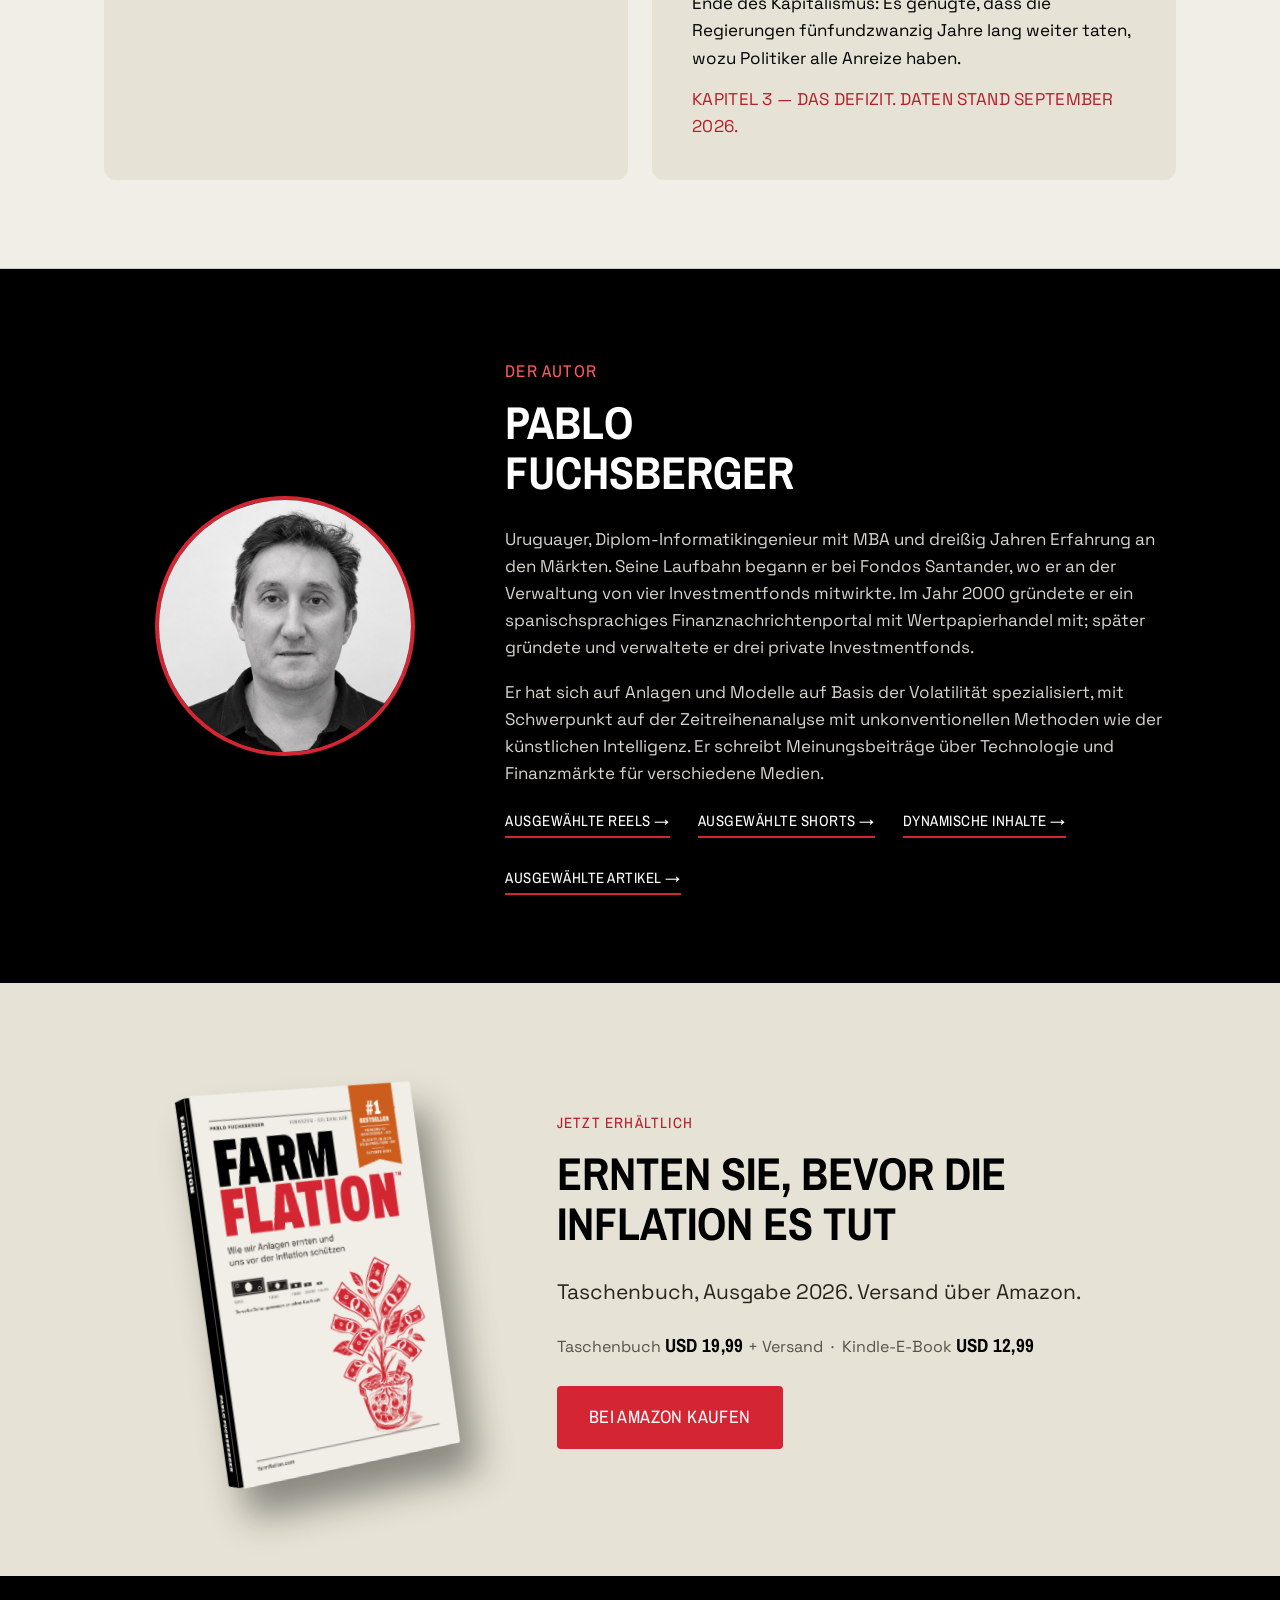
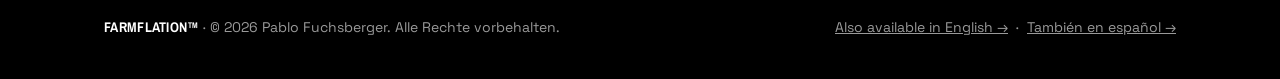
==== commit 538c8b3b: "Aviso legal en EN/ES/DE y link debajo de las 4 partes Co-Authored-By: Claude Opus 5.5 <noreply@anthr" ====
--- a/de/index.html
+++ b/de/index.html
@@ -39,7 +39,7 @@
 <link rel="preconnect" href="https://fonts.googleapis.com">
 <link rel="preconnect" href="https://fonts.gstatic.com" crossorigin>
 <link href="https://fonts.googleapis.com/css2?family=Archivo+Narrow:wght@400;500;600;700&family=Space+Grotesk:wght@400;500;600;700&display=swap" rel="stylesheet">
-<link rel="stylesheet" href="../assets/css/style.css?v=42">
+<link rel="stylesheet" href="../assets/css/style.css?v=43">
 
 <script type="application/ld+json">
 {
@@ -201,6 +201,7 @@
           </div>
         </div>
       </div>
+      <p class="roadmap-legal"><a href="rechtliches.html">Haftungsausschluss und rechtliche Hinweise →</a></p>
     </div>
   </section>
 
--- a/assets/css/style.css
+++ b/assets/css/style.css
@@ -825,3 +825,35 @@
   font-weight: 600;
   text-decoration: underline;
 }
+
+/* ---------- Aviso legal ---------- */
+.roadmap-legal {
+  margin: 28px 0 0;
+  text-align: center;
+  font-family: var(--display);
+  font-size: 14px;
+  font-weight: 600;
+  letter-spacing: 0.08em;
+  text-transform: uppercase;
+}
+.roadmap-legal a { color: var(--gray); text-decoration: underline; text-underline-offset: 4px; }
+.roadmap-legal a:hover { color: var(--red-dark); }
+
+.legal-body { background: var(--paper); padding: 56px 0 96px; }
+.legal-body .wrap > * { max-width: 72ch; }
+.legal-body h2 {
+  font-family: var(--display);
+  font-size: 22px;
+  margin: 40px 0 12px;
+  color: var(--ink);
+}
+.legal-body h2:first-child { margin-top: 0; }
+.legal-body p { font-family: var(--serif); font-size: 17px; line-height: 1.65; color: var(--ink); margin: 0 0 14px; }
+.legal-body p.legal-final {
+  margin-top: 8px;
+  padding: 20px 24px;
+  background: var(--cream);
+  border-left: 4px solid var(--red);
+  border-radius: 6px;
+}
+.legal-body p.legal-rights { margin-top: 36px; font-size: 14px; color: var(--gray); }
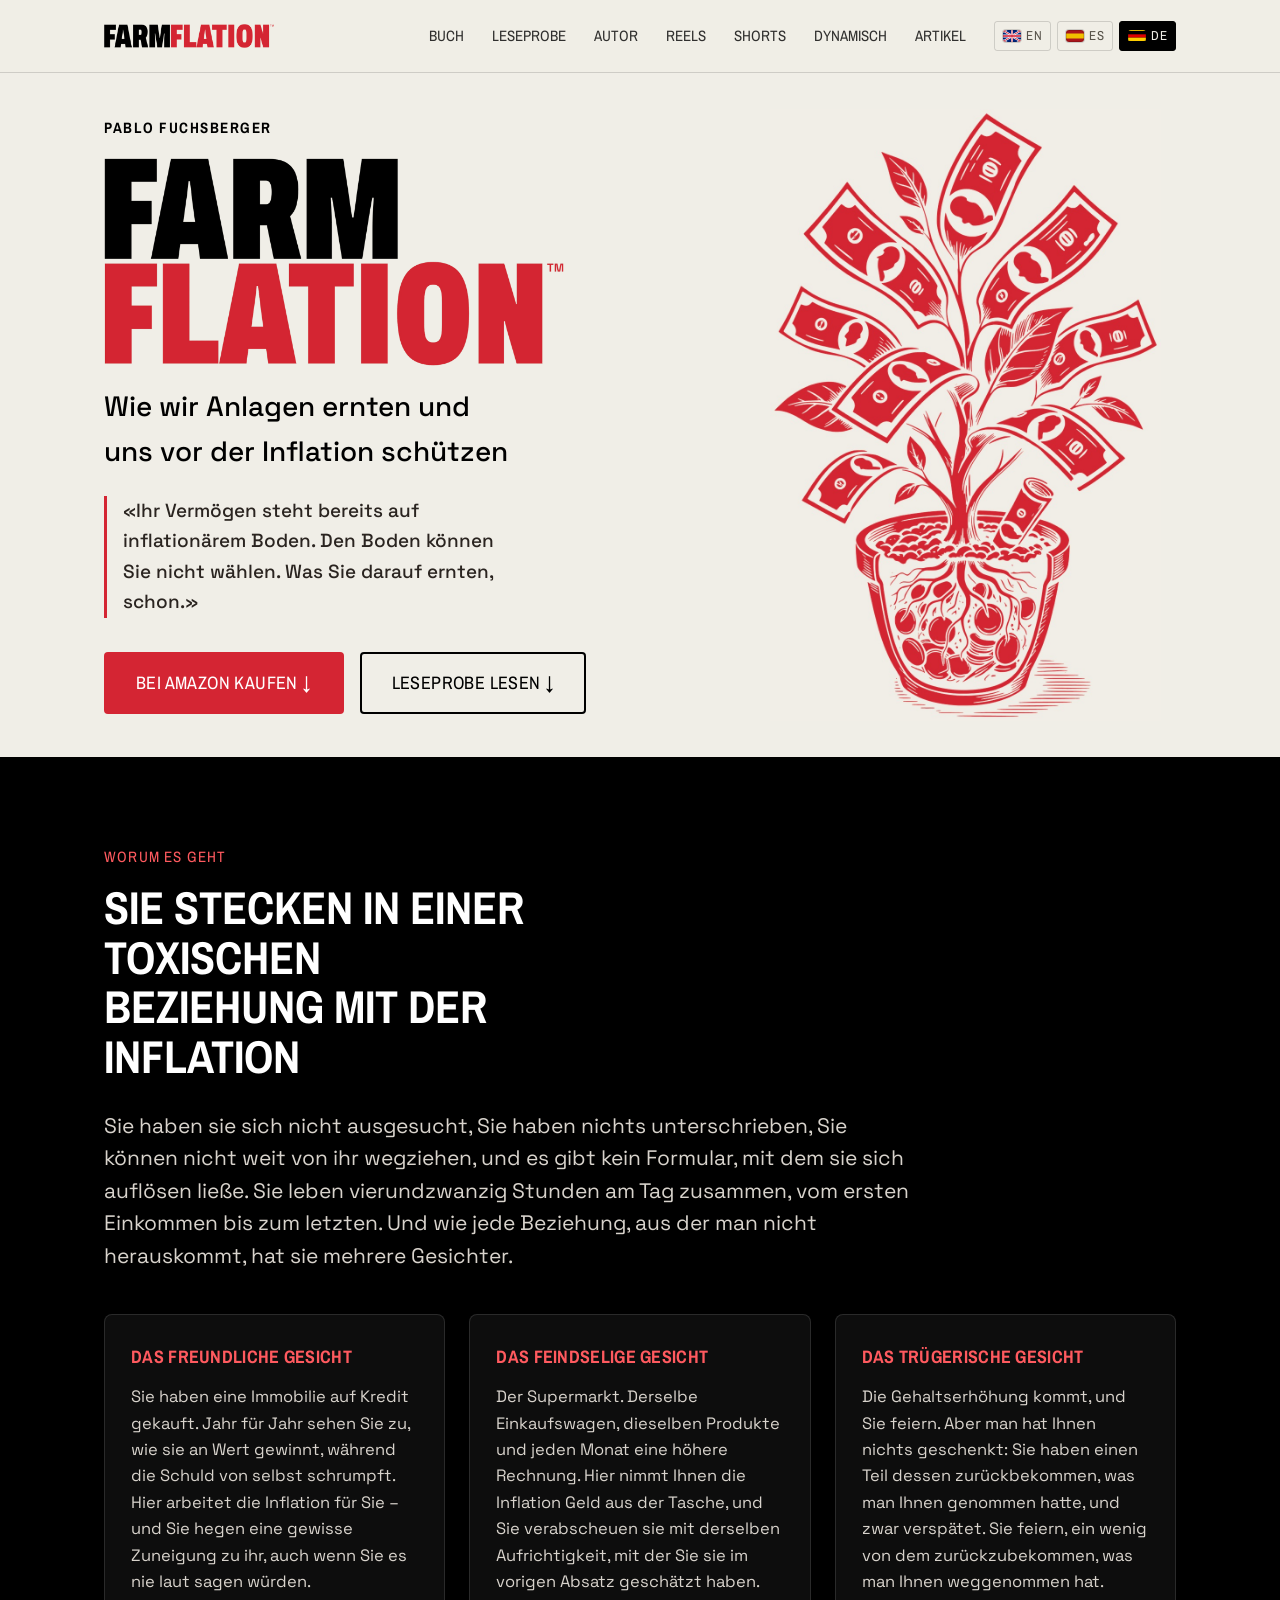
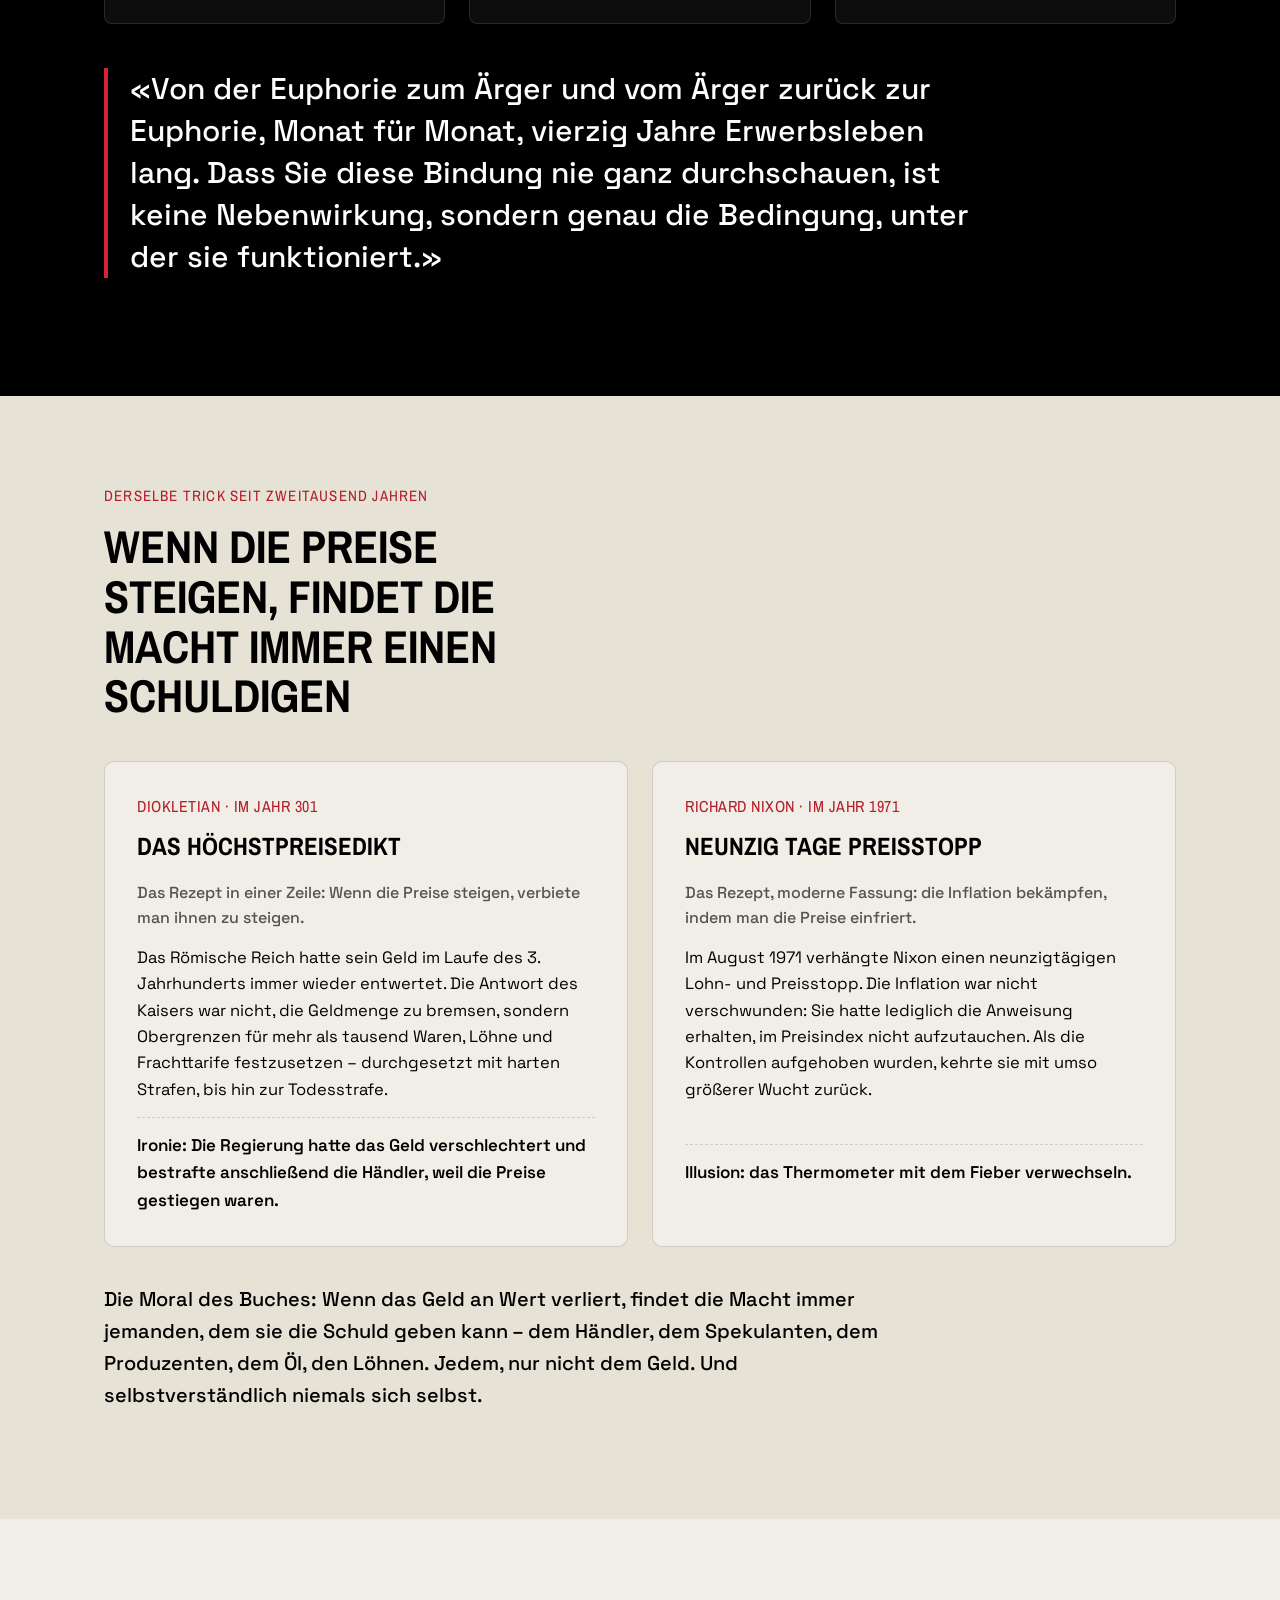
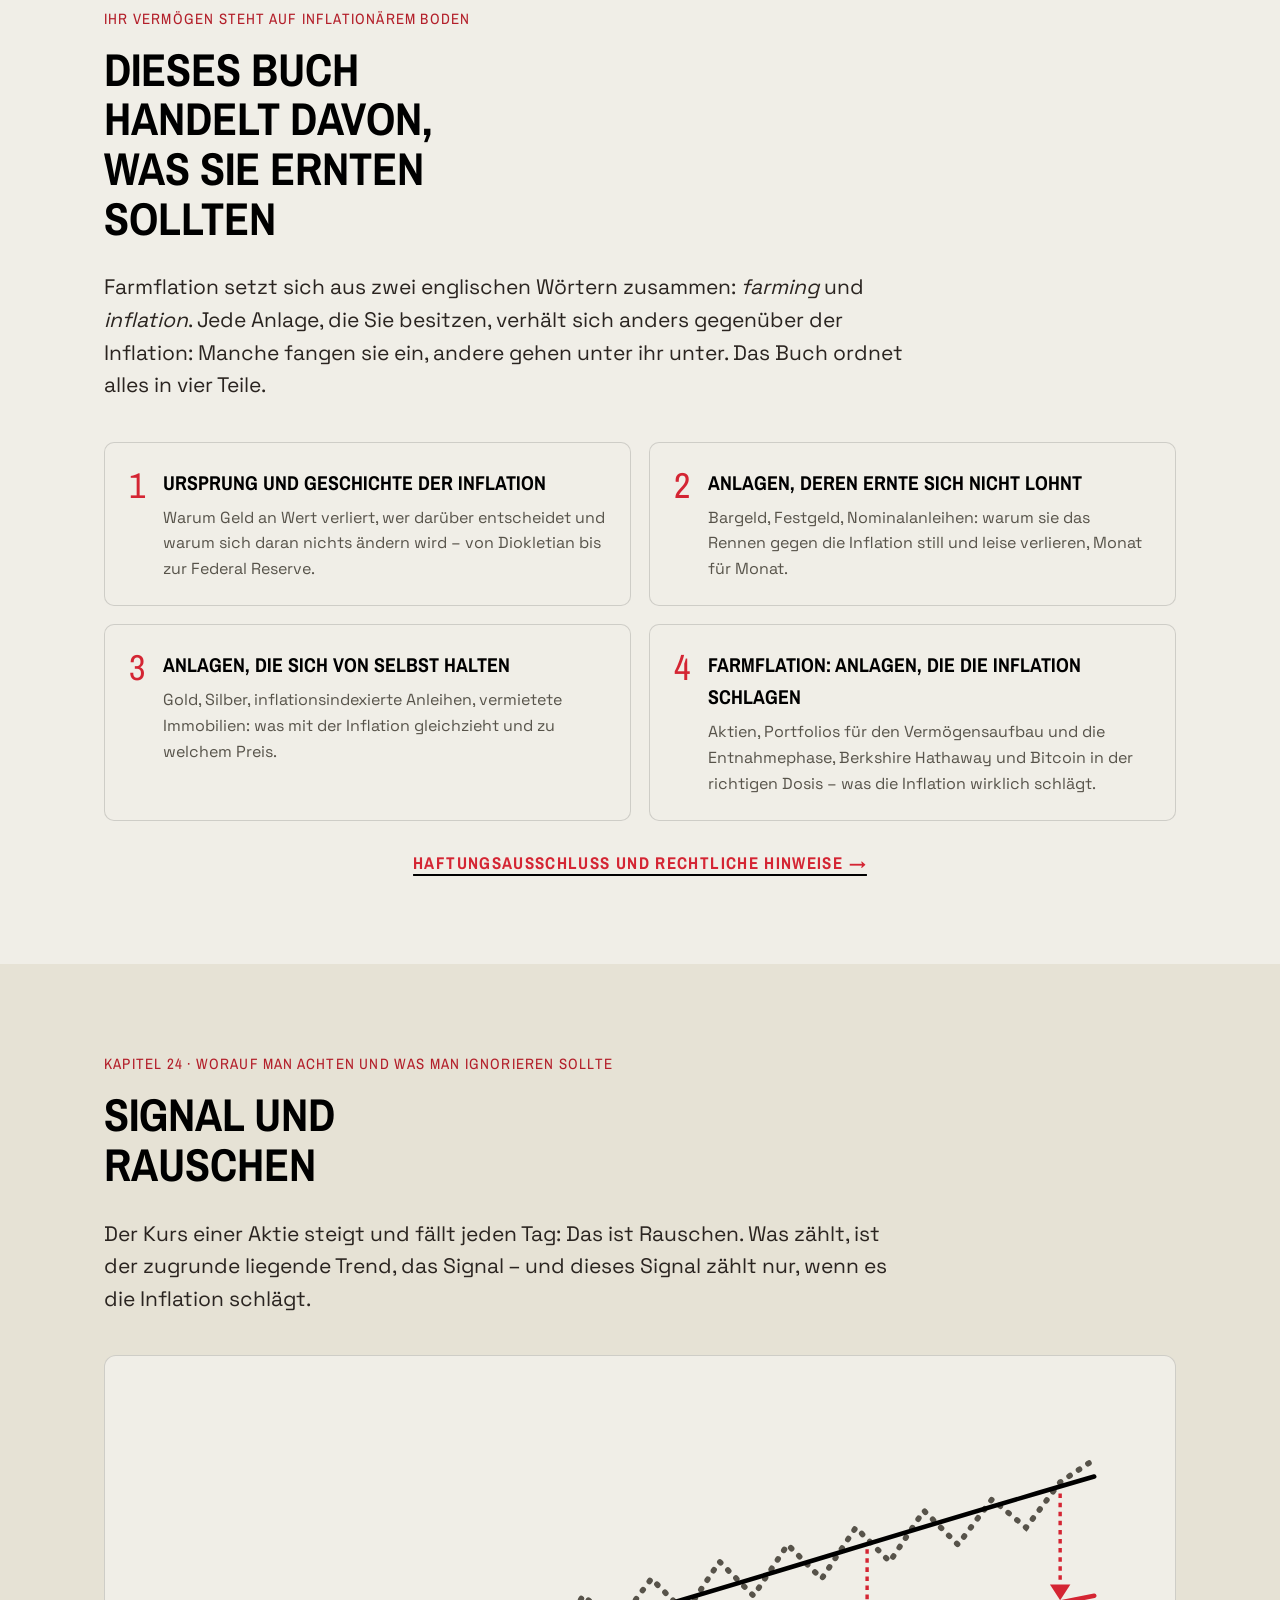
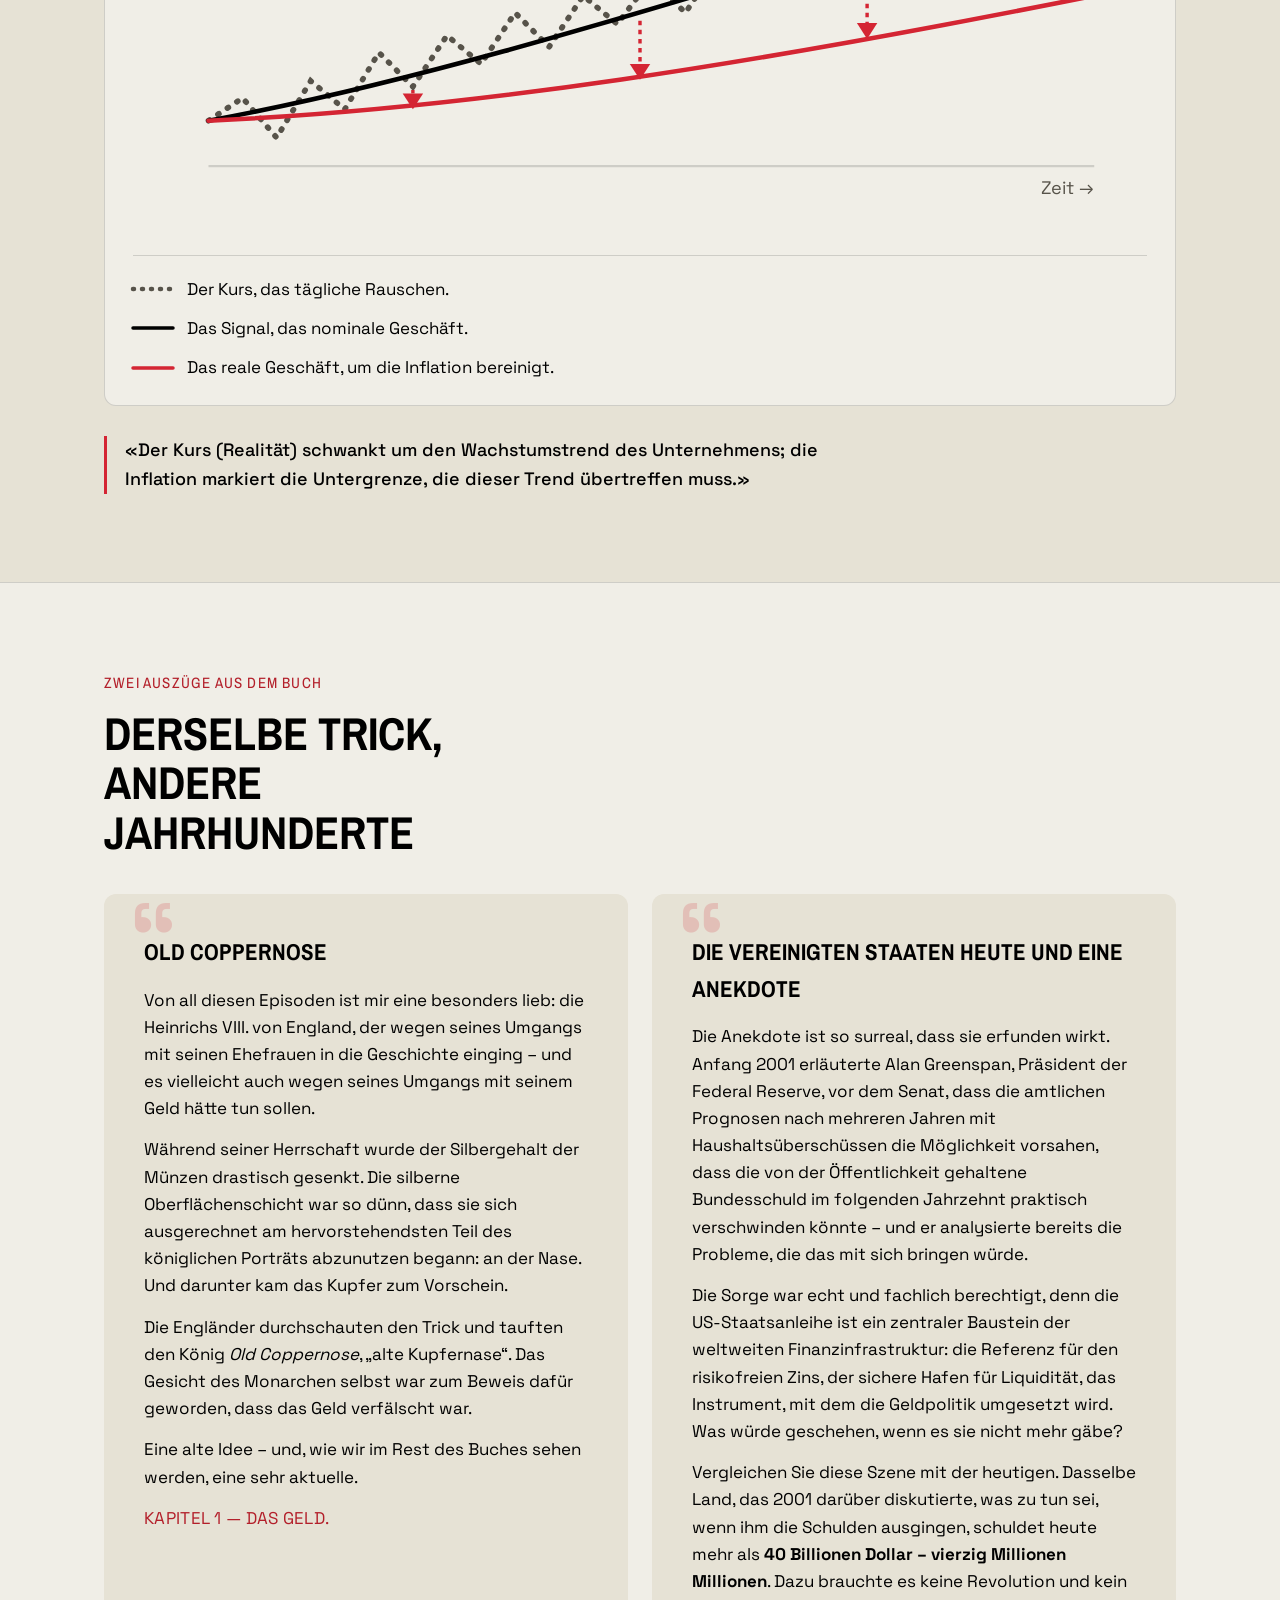
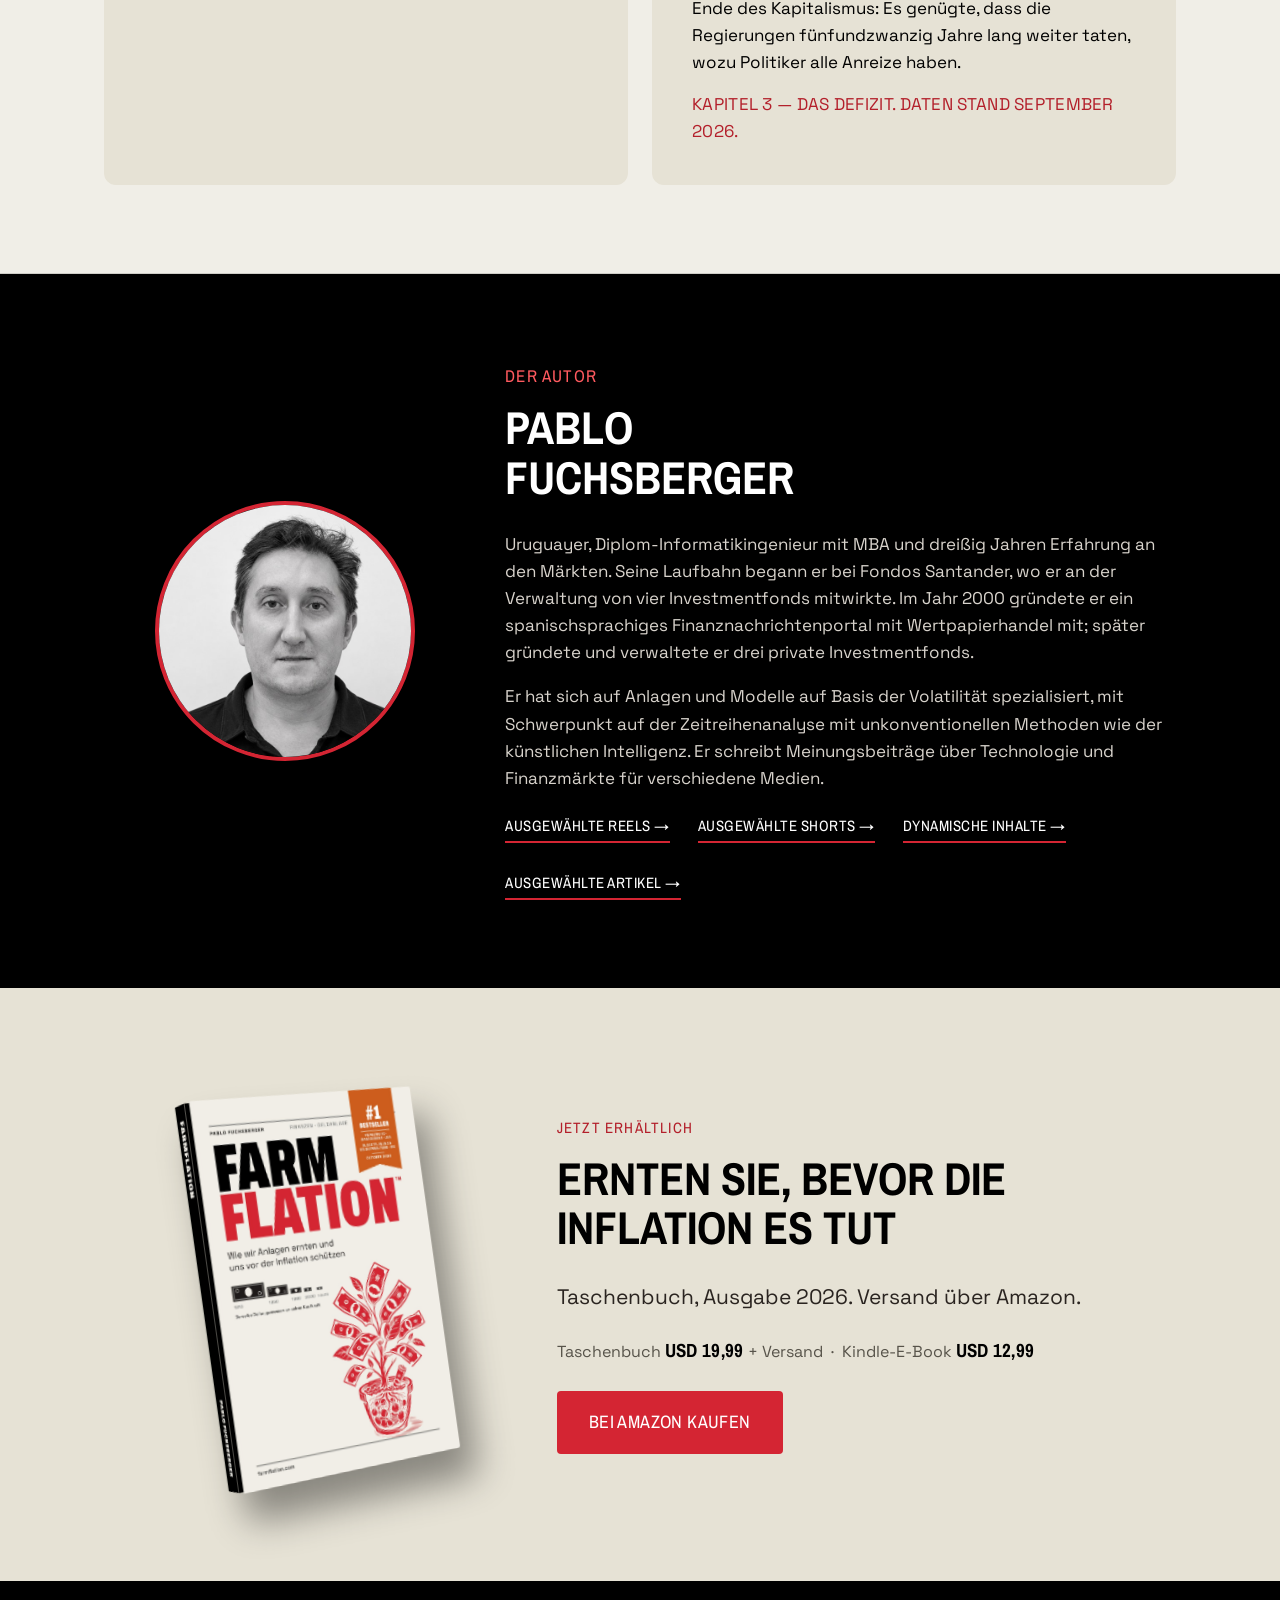
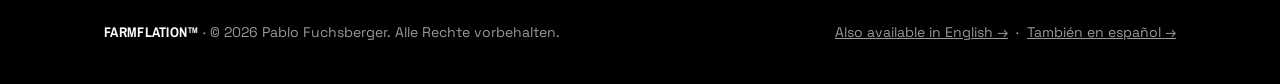
==== commit e55e5d64: "Link de aviso legal: mas grande, rojo, negrita, subrayado negro Co-Authored-By: Claude Opus 5.5 <nor" ====
--- a/de/index.html
+++ b/de/index.html
@@ -39,7 +39,7 @@
 <link rel="preconnect" href="https://fonts.googleapis.com">
 <link rel="preconnect" href="https://fonts.gstatic.com" crossorigin>
 <link href="https://fonts.googleapis.com/css2?family=Archivo+Narrow:wght@400;500;600;700&family=Space+Grotesk:wght@400;500;600;700&display=swap" rel="stylesheet">
-<link rel="stylesheet" href="../assets/css/style.css?v=43">
+<link rel="stylesheet" href="../assets/css/style.css?v=44">
 
 <script type="application/ld+json">
 {
--- a/assets/css/style.css
+++ b/assets/css/style.css
@@ -831,12 +831,12 @@
   margin: 28px 0 0;
   text-align: center;
   font-family: var(--display);
-  font-size: 14px;
-  font-weight: 600;
+  font-size: 17px;
+  font-weight: 700;
   letter-spacing: 0.08em;
   text-transform: uppercase;
 }
-.roadmap-legal a { color: var(--gray); text-decoration: underline; text-underline-offset: 4px; }
+.roadmap-legal a { color: var(--red); text-decoration: underline; text-decoration-color: var(--ink); text-decoration-thickness: 2px; text-underline-offset: 5px; }
 .roadmap-legal a:hover { color: var(--red-dark); }
 
 .legal-body { background: var(--paper); padding: 56px 0 96px; }
